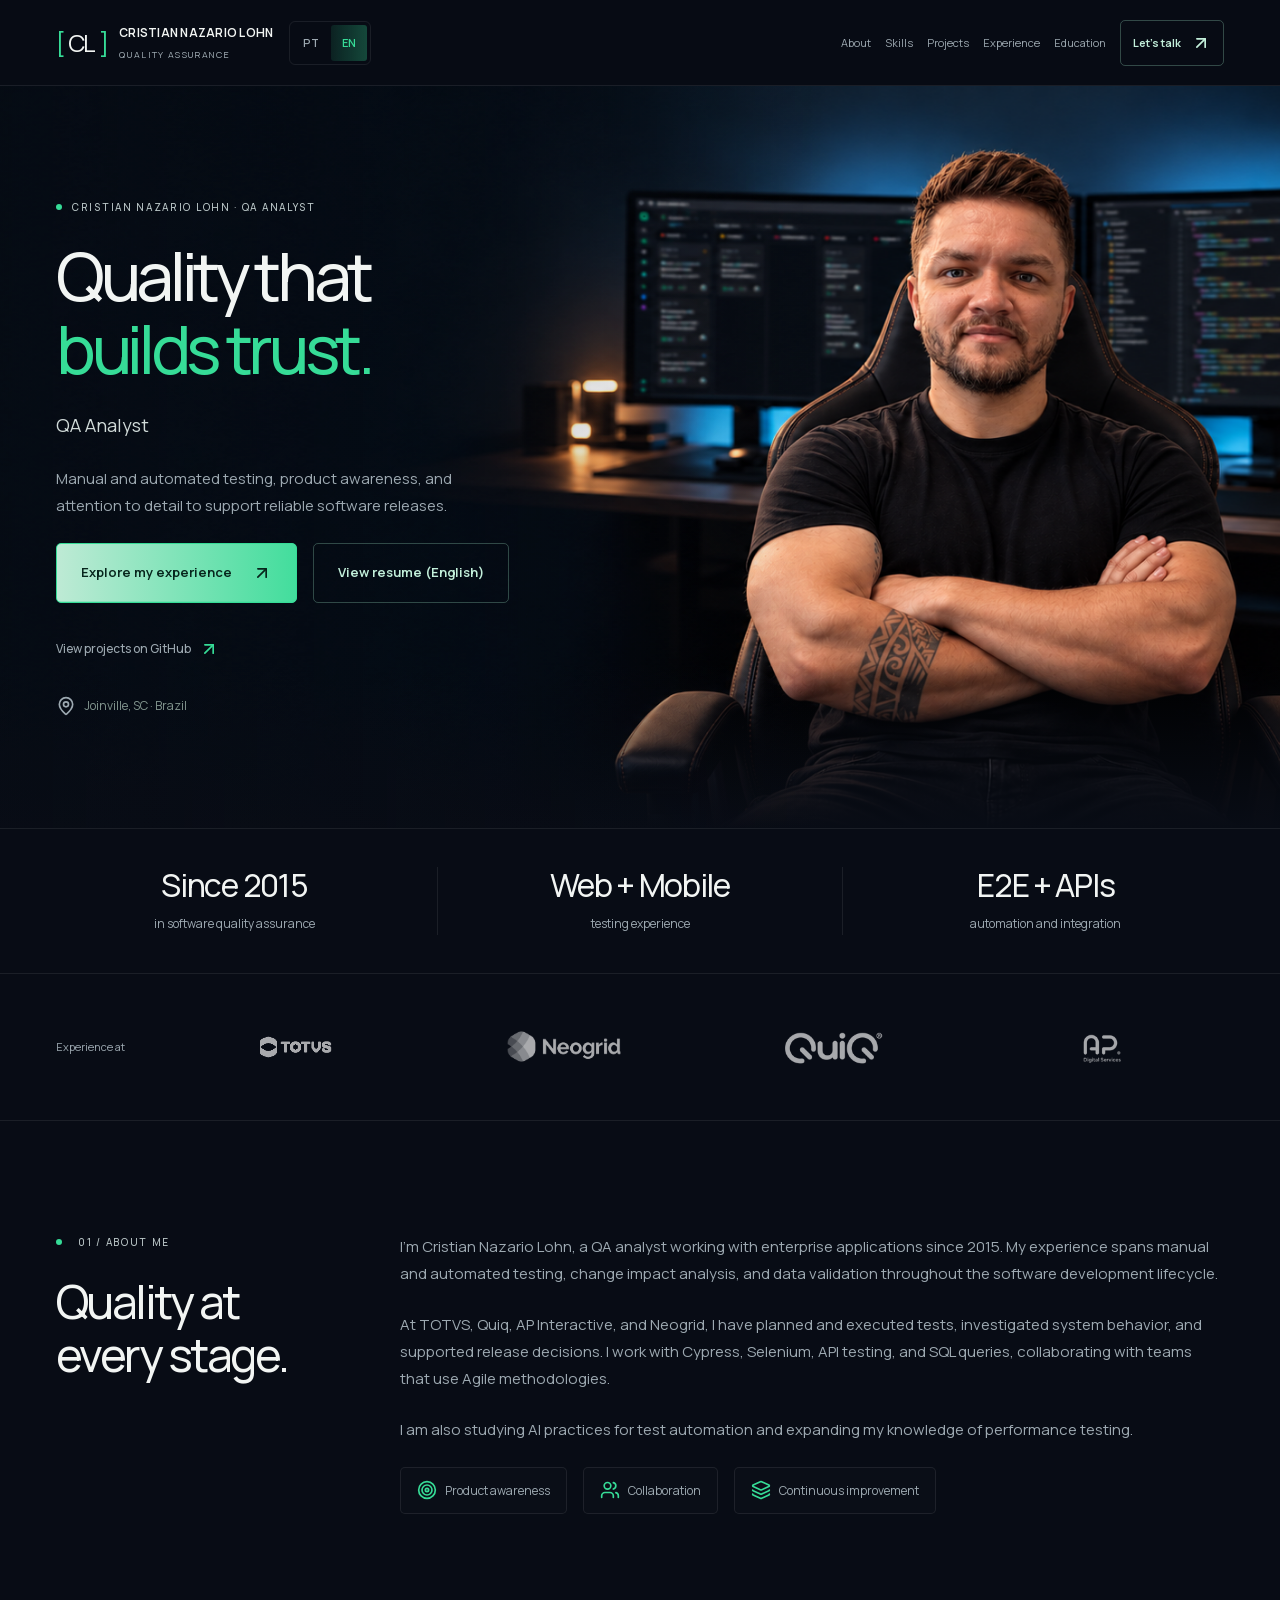
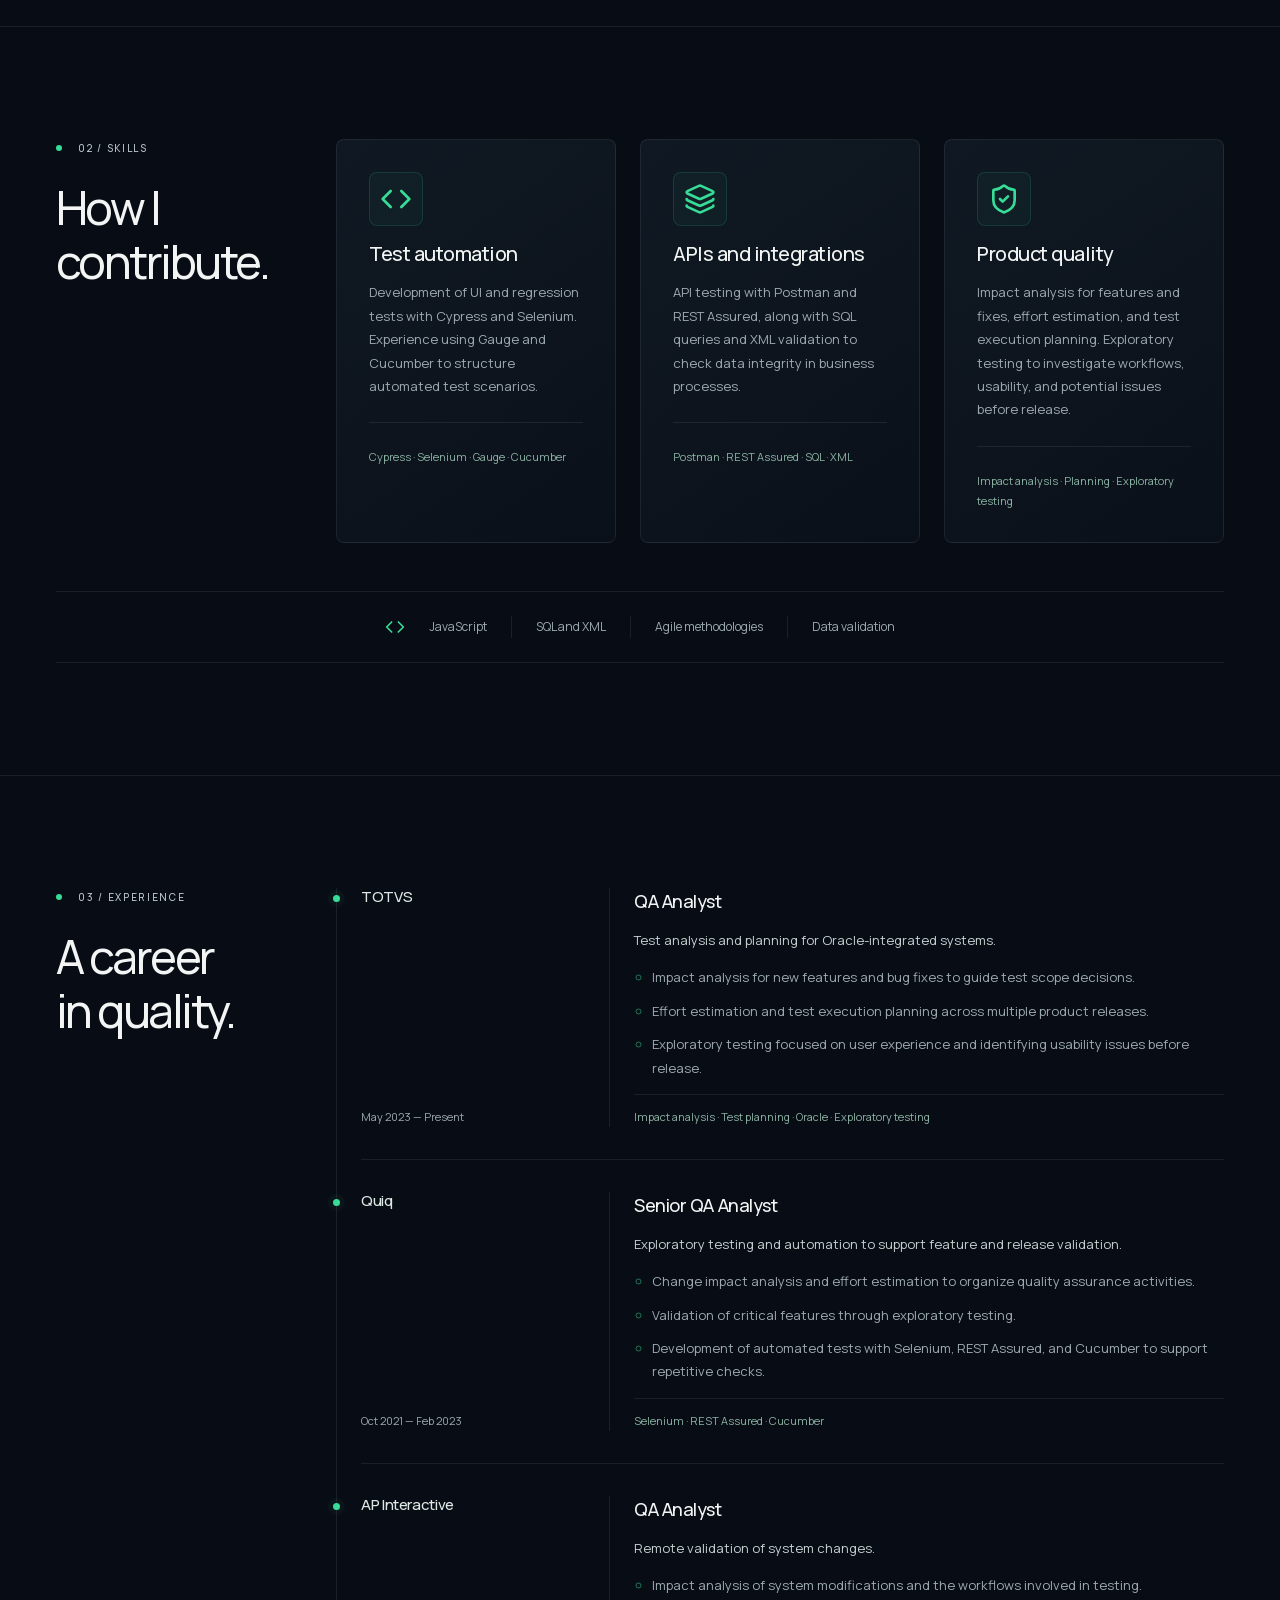
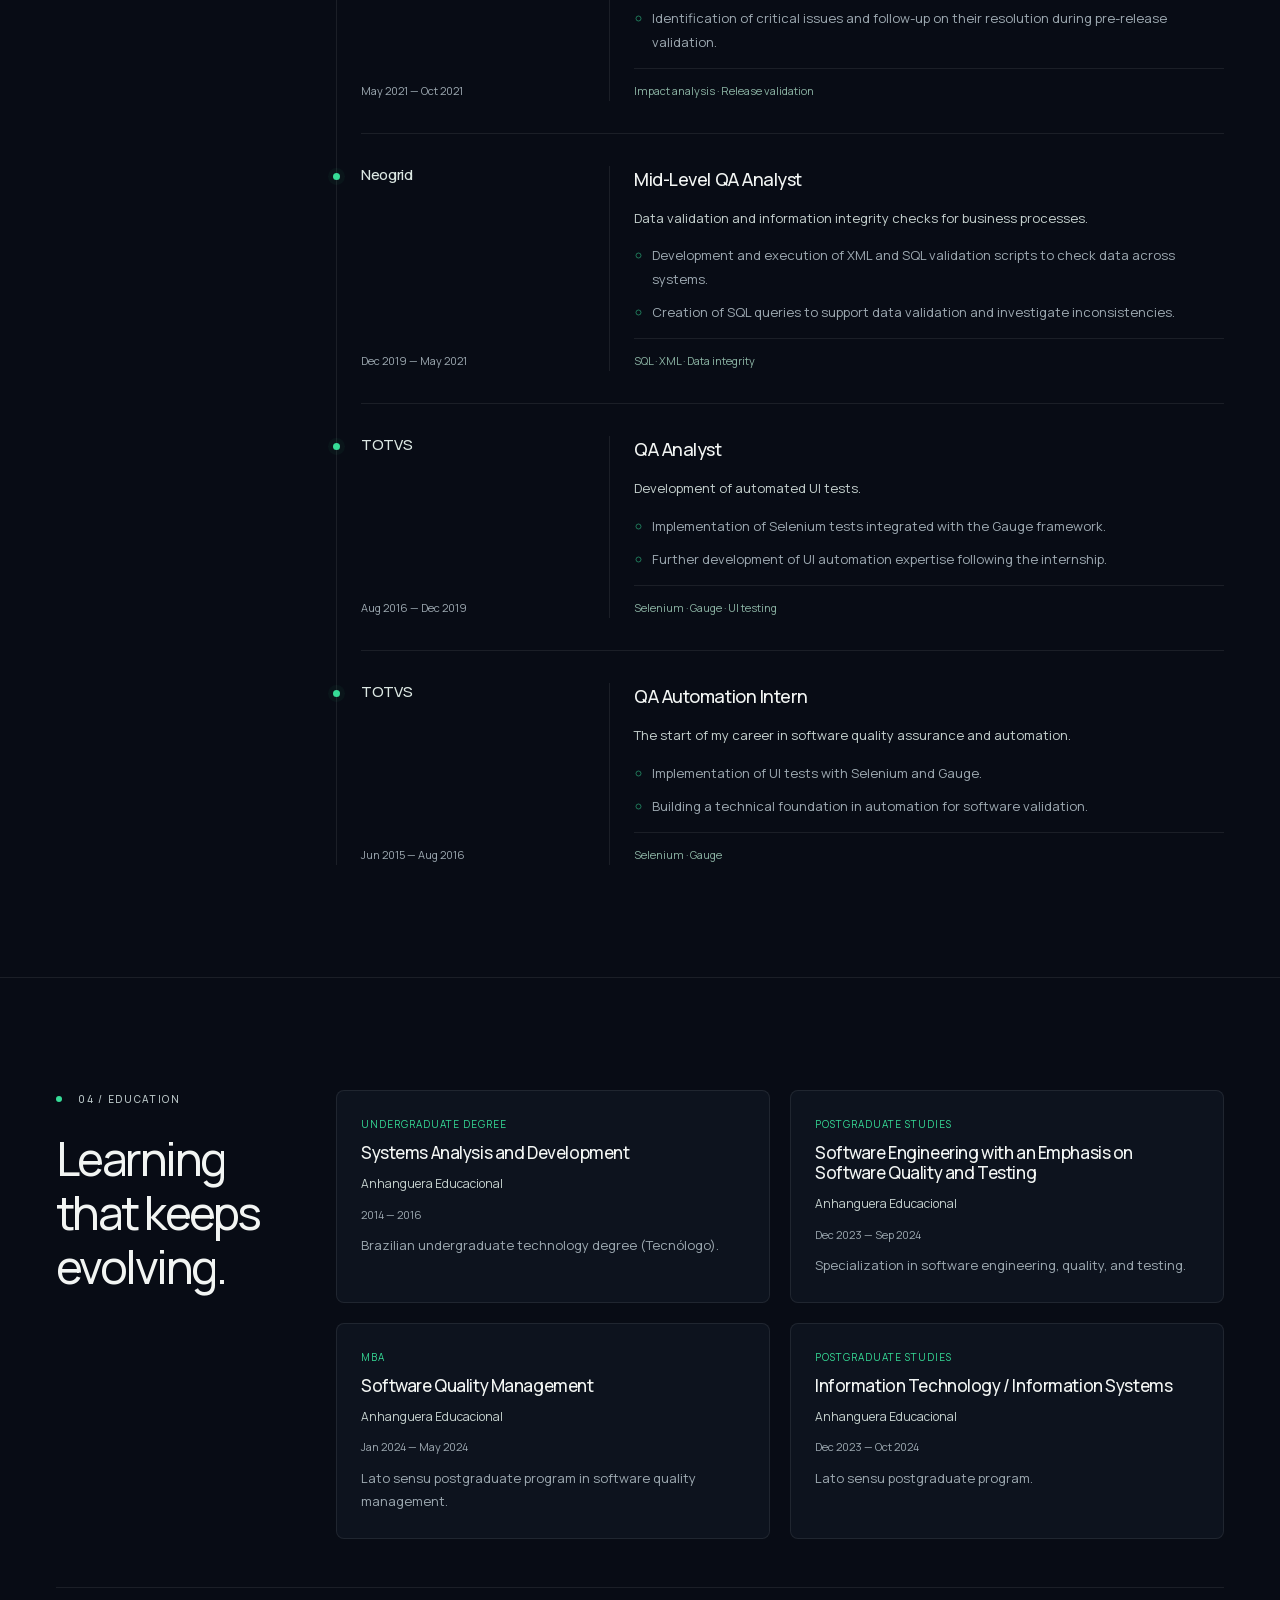
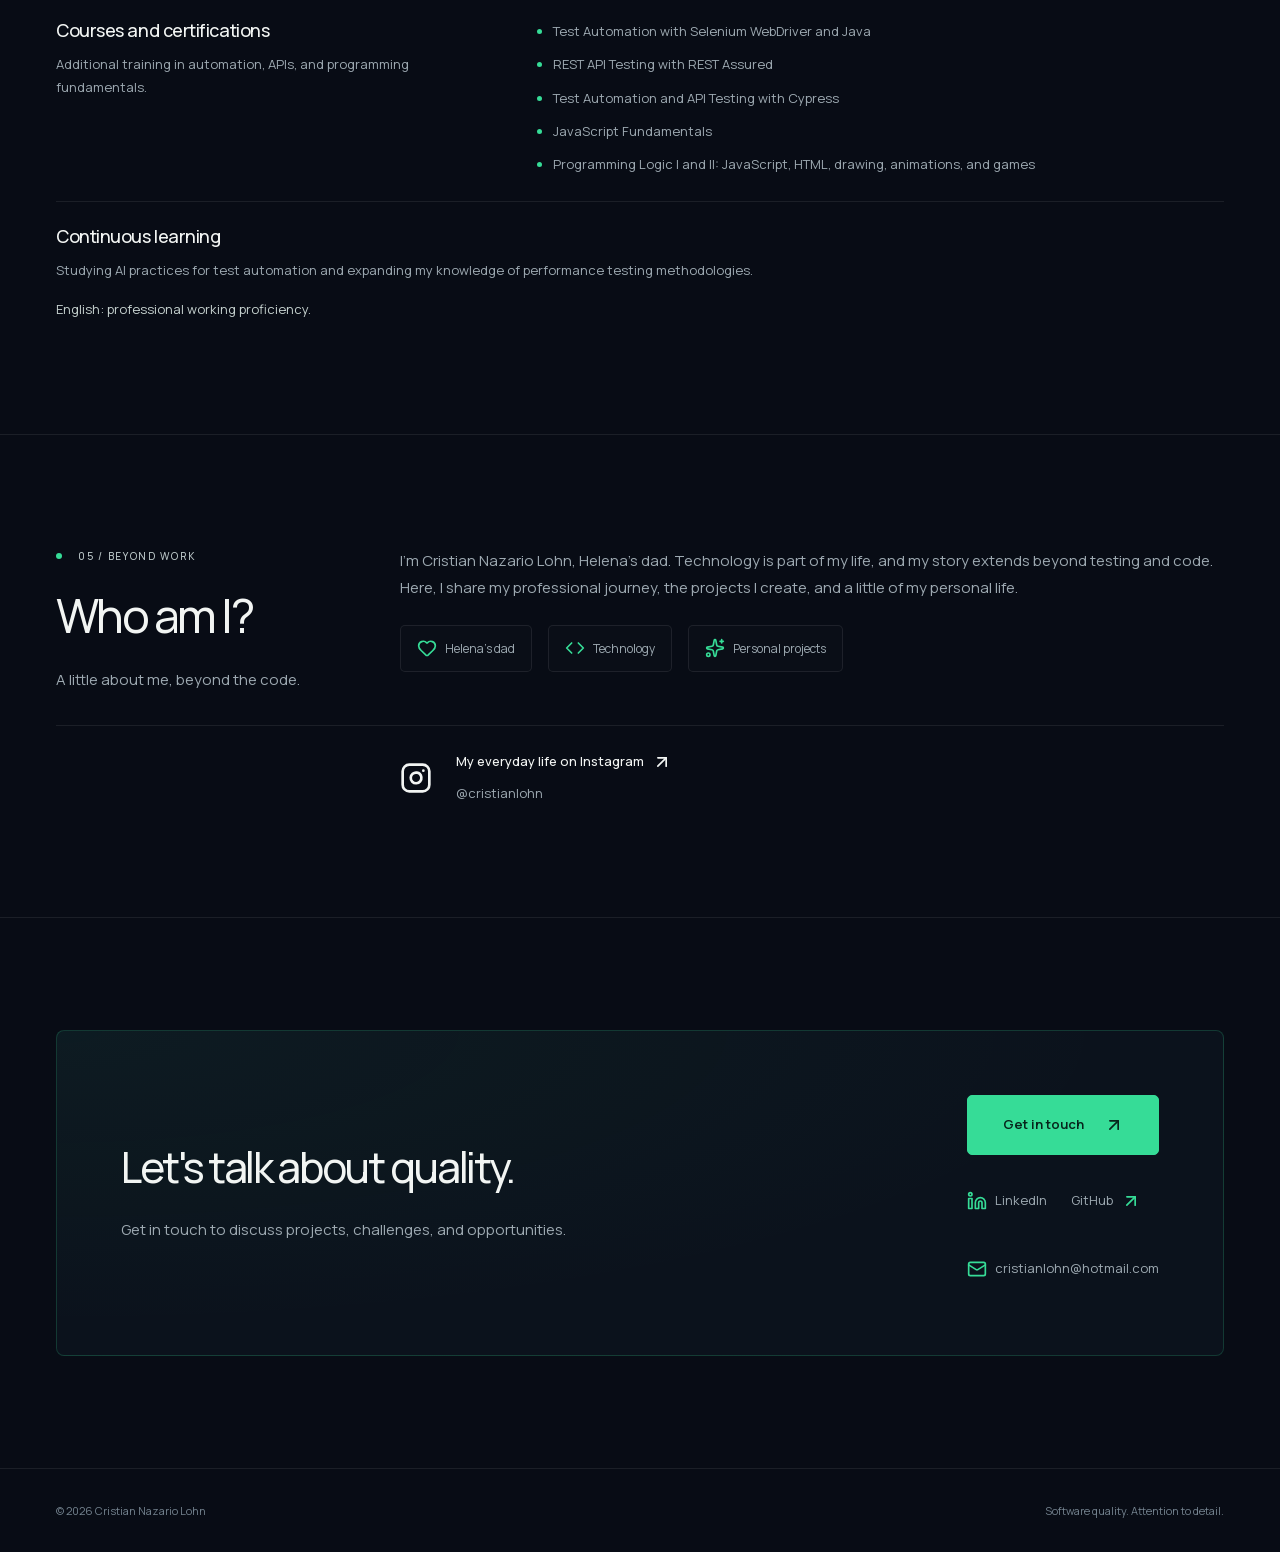
==== en-index/index.html @ d11a3d72 "ajuste pagina english" ====
<!doctype html>
<html lang="en"><head data-forma-key="742e4d9d-9f48-4f87-aa64-7927dced3a9f"><base href="../en/" data-forma-public-base="v1">
  <meta charset="UTF-8" data-forma-key="9983ed4c-b155-4bf8-a88c-44a43e7c2e31">
  <meta name="viewport" content="width=device-width, initial-scale=1" data-forma-key="8f0eb5d0-8ad1-4099-90ef-3b623051bb37">
  <meta name="robots" content="noindex, nofollow" data-forma-key="2f94a19f-b52a-4fed-840d-349de835027e">
  <meta name="description" content="Cristian Nazario Lohn, QA Analyst. Explore my career, manual and automated testing skills, and experience in software quality assurance." data-forma-key="b9e9b848-1a5d-459b-8c3f-c9a0f7692f71">
  <title data-forma-key="9aa887f6-1d7d-4786-8fc0-e8adf25eac3b">Cristian Nazario Lohn — Software Quality Assurance</title>
  <link rel="canonical" href="https://cristian.catuto.com.br/en/" data-forma-key="1c12a1f9-e71f-415e-99da-c8a3e72d5868">
  <link rel="alternate" hreflang="pt-BR" href="https://cristian.catuto.com.br/" data-forma-key="6781f5dc-56b7-4345-b699-5896ac59e36e">
  <link rel="alternate" hreflang="en" href="https://cristian.catuto.com.br/en/" data-forma-key="3ee3ec5b-19f3-40ae-8611-83c78499cb49">
  <link rel="alternate" hreflang="x-default" href="https://cristian.catuto.com.br/" data-forma-key="04fc92af-a755-43ab-b5c2-870bcc5d5f09">
  <meta property="og:url" content="https://cristian.catuto.com.br/en/" data-forma-key="e7a039b3-a858-4ad7-be27-ee0f96ddf6d6">
  <link rel="preload" href="../assets/fonts/manrope-latin.woff2" as="font" type="font/woff2" crossorigin="" data-forma-key="5790b11b-8f99-4539-b1a7-6a12e50d7567">
  <link rel="stylesheet" href="../assets/css/design-system.css" data-forma-key="fc940d8b-b072-4610-8c36-0ea47c623e97">
  <link rel="stylesheet" href="../assets/css/style.css" data-forma-key="31aaf127-f1d8-489a-ad68-68d83e2b8c03">
  <script src="../assets/js/script.js" defer="" data-forma-key="41aaf5b6-e6ce-45b0-b7a5-720bc6cd0e49"></script>
<link rel="stylesheet" href="../assets/fonts/fonts.css" data-forma-fonts="v1" data-forma-key="6e2684af-e024-4312-915a-ea4380494b94">
  <link rel="stylesheet" href="../assets/css/catuto.desktop-685849ca.css" data-forma-key="67589ba0-3332-41af-ae6a-5db65466fd49">
</head>
<body data-forma-key="14867813-5987-40bb-b710-be8789e90deb">
  <a class="skip-link" href="../en-index/#conteudo" data-forma-key="c2080b8b-1824-477d-8bae-7bbf7bc5b649">Skip to content</a>
  <header class="site-header" data-forma-key="4c300025-f7d0-4d95-b64b-87d9cd71864e">
    <div class="container header-inner" data-forma-key="7bf687e1-f96b-43d4-aa79-5fbf2a7b2ddb">
      <div class="header-top" data-forma-key="49086fad-dbce-4c9e-b12e-f681833be311">
      <a class="brand" href="../en-index/#inicio" aria-label="Cristian Nazario Lohn — home" data-forma-key="dc96ae3b-84cf-4351-a38d-ce4e71ce4bdc">
        <span class="brand-monogram" data-forma-key="b7aafc8d-180f-4357-84bf-5080e225092a"><span data-forma-key="a0129a79-0e78-473b-b45f-ccb98b17dc2b">[</span> CL <span data-forma-key="0508b1cb-c73a-41f7-af20-dbaf592a3876">]</span></span>
        <span class="brand-copy" data-forma-key="ef7a4892-4233-4d1c-8fd2-88f455ca100a"><strong data-forma-key="8bee6671-1e4e-4340-9046-6eab96d088b0">CRISTIAN NAZARIO LOHN</strong><span data-forma-key="e9b18302-4c0b-4a6d-96dc-5054d81d15ee">QUALITY ASSURANCE</span></span>
      </a>
      <div class="header-tools" data-forma-key="152312d0-6cd4-47f5-b81c-4483d1039397">
      <nav class="language-switch" aria-label="Website language" data-forma-key="6ac04dea-16c1-413a-a270-368f1757110f">
        <a href="../" lang="pt-BR" hreflang="pt-BR" aria-label="Ver site em português" data-language="pt" data-forma-key="4ff1a3fa-d304-458e-a639-8c672a1d58e4">PT</a>
        <a href="../en-index/" lang="en" hreflang="en" aria-label="View website in English" aria-current="page" data-language="en" data-forma-key="4cf42782-ff09-47e8-83c8-8c7b0c92f201" style="display: inline-flex !important; position: static !important; z-index: auto !important; box-sizing: border-box !important; min-width: 36px !important; min-height: 36px !important; flex-flow: row !important; flex: 0 1 auto !important; place-items: center normal !important; place-content: normal center !important; place-self: auto !important; order: 0 !important; grid-template-columns: none !important; grid-template-rows: none !important; grid-auto-flow: row !important; grid-area: auto !important; gap: normal !important; margin: 0px !important; padding: 0px !important; color: var(--color-primary) !important; font-family: var(--font-body) !important; font-size: 11px !important; font-weight: 600 !important; font-style: normal !important; line-height: var(--line-height-body) !important; letter-spacing: normal !important; text-align: start !important; text-transform: none !important; text-decoration: none !important; white-space: normal !important; overflow-wrap: anywhere !important; word-break: normal !important; background-color: rgba(54, 220, 151, 0.08) !important; background-image: linear-gradient(90deg, rgba(54, 220, 151, 0.03) 0%, rgba(54, 220, 151, 0.25) 50%, rgba(54, 220, 151, 0.03) 100%) !important; background-size: 220% 100% !important; background-position: 0% 50% !important; background-repeat: initial !important; background-clip: initial !important; background-origin: initial !important; background-blend-mode: normal !important; border-width: 0px !important; border-style: none !important; border-color: rgb(54, 220, 151) !important; border-radius: 3px !important; box-shadow: none !important; text-shadow: none !important; opacity: 1 !important; object-fit: fill !important; object-position: 50% 50% !important; overflow: visible !important; transform: none !important; filter: none !important;">EN</a>
      </nav>
      <button class="menu-toggle" type="button" aria-expanded="false" aria-controls="navegacao" aria-label="Open menu" hidden="" data-forma-key="e2dc806b-8d58-4721-88e9-78e6590f2c5d"><svg xmlns="http://www.w3.org/2000/svg" width="24" height="24" viewBox="0 0 24 24" fill="none" stroke="currentColor" stroke-width="2" stroke-linecap="round" stroke-linejoin="round" data-iconstack="lucide:menu" class="icon menu-open-icon" aria-hidden="true" data-forma-key="ca96365d-d037-4f20-b948-05637d95c789">
  <path d="M4 5h16" data-forma-key="88a4a859-e239-4981-a6b9-5c4b9770a89e"></path>
  <path d="M4 12h16" data-forma-key="3546e34a-1cf1-42ae-9961-db4bcc3199de"></path>
  <path d="M4 19h16" data-forma-key="5461d4e9-a171-4af3-8baa-d03f6dce5ae8"></path>
</svg><svg xmlns="http://www.w3.org/2000/svg" width="24" height="24" viewBox="0 0 24 24" fill="none" stroke="currentColor" stroke-width="2" stroke-linecap="round" stroke-linejoin="round" data-iconstack="lucide:x" class="icon menu-close-icon" aria-hidden="true" data-forma-key="3ad62909-d944-4ab8-8fec-906572bcebbf">
  <path d="M18 6 6 18" data-forma-key="bf757103-cc81-4ea0-9744-3319e658ba67"></path>
  <path d="m6 6 12 12" data-forma-key="fae80df3-5988-4eac-815b-bbb7613c7fda"></path>
</svg></button>
      </div>
      </div>
      <nav id="navegacao" class="site-nav" aria-label="Main navigation" data-forma-key="ee969221-5b8d-419b-bd38-e894dca46cb7">
        <a href="../en-index/#sobre" data-forma-key="6d7f6e25-3101-4a9c-8c3d-772a8caf07f3">About</a>
        <a href="../en-index/#competencias" data-forma-key="9b840157-7156-4829-abe5-04555a7d4194">Skills</a>
        <a href="https://github.com/cristianlohn" target="_blank" rel="noopener noreferrer" data-forma-key="055058e4-e272-46a8-abcf-c6c8f7aabedc">Projects<span class="sr-only" data-forma-key="0ac3e207-fdae-4ffa-b29f-30ae47866eea"> (opens in a new tab)</span></a>
        <a href="../en-index/#experiencia" data-forma-key="4bd98d69-efd3-40c3-8c1c-f7a2778ec764">Experience</a>
        <a href="../en-index/#formacao" data-forma-key="9717a9ca-ff2b-4d89-9a7a-0aeeb63c894c">Education</a>
        <a class="button button-outline header-cta" href="../en-index/#contato" data-forma-key="799c18f9-7103-4ac1-b21e-9382712a45c8">Let's talk <svg xmlns="http://www.w3.org/2000/svg" width="24" height="24" viewBox="0 0 24 24" fill="none" stroke="currentColor" stroke-width="2" stroke-linecap="round" stroke-linejoin="round" data-iconstack="lucide:arrow-up-right" class="icon" aria-hidden="true" data-forma-key="a4ad3e07-4c6c-4040-b8f3-d08653f3dc1e">
  <path d="M7 7h10v10" data-forma-key="f0f470fb-9dfb-43ed-85fe-51c7306fad02"></path>
  <path d="M7 17 17 7" data-forma-key="e5cb6691-078c-4982-8b10-a63c8d3cfa27"></path>
</svg></a>
      </nav>
    </div>
  </header>
  <main id="conteudo" tabindex="-1" data-forma-key="a3f2a95a-30e2-476a-ab58-3d82d0fc401e">
    <section id="inicio" class="section hero" aria-labelledby="titulo-inicial" data-forma-key="8e636f5c-c1a6-4864-a711-31117a001e22">
      <div class="container hero-container" data-forma-key="b7aa131f-e36b-4c72-a81c-652af0d49705">
        <div class="hero-content" data-forma-key="b6f5f990-feed-4f47-9345-97583b636f5d">
          <p class="eyebrow" data-forma-key="7eef5d60-1d99-429b-ba08-0615f711c372">CRISTIAN NAZARIO LOHN · QA ANALYST</p>
          <h1 id="titulo-inicial" data-forma-key="efeffb3e-6d5a-4dc8-94ce-3c5b405af692">Quality that <span class="accent" data-forma-key="457de232-11fe-48e1-807c-66b6f140edcd">builds trust.</span></h1>
          <p class="hero-subtitle" data-forma-key="3e6e06c0-147f-4b92-b8ca-0fda0dfb0741">QA Analyst</p>
          <p class="hero-description" data-forma-key="c8a8c492-d217-4e60-a194-172bf9676aa9">Manual and automated testing, product awareness, and attention to detail to support reliable software releases.</p>
          <div class="hero-actions" data-forma-key="dc5c4afa-51f6-41e9-b270-d23f65b15f9b">
            <a class="button button-primary" href="../en-index/#experiencia" data-forma-key="3dac3223-a539-42c6-9c62-af85baa8a429" style="background-image: linear-gradient(90deg, rgb(190, 234, 213) 0%, rgb(54, 220, 151) 50%, rgb(190, 234, 213) 100%) !important; background-position: 0% 50% !important; background-size: 220% 100% !important; background-repeat:  !important; background-attachment:  !important; background-origin:  !important; background-clip:  !important; background-color: var(--color-primary) !important; display: inline-flex !important; position: static !important; z-index: auto !important; box-sizing: border-box !important; min-width: 0px !important; min-height: 58px !important; flex-flow: row !important; flex: 0 1 auto !important; place-items: center normal !important; place-content: normal center !important; place-self: auto !important; order: 0 !important; grid-template-columns: none !important; grid-template-rows: none !important; grid-auto-flow: row !important; grid-area: auto !important; gap: 20px !important; margin: 0px !important; padding: 17px 24px !important; color: var(--color-on-primary) !important; font-family: var(--font-body) !important; font-size: 13px !important; font-weight: 650 !important; font-style: normal !important; line-height: var(--line-height-body) !important; letter-spacing: normal !important; text-align: center !important; text-transform: none !important; text-decoration: none !important; white-space: normal !important; overflow-wrap: anywhere !important; word-break: normal !important; border-width: 1px !important; border-style: solid !important; border-top-color: var(--color-primary) !important; border-right-color: var(--color-primary) !important; border-bottom-color: var(--color-primary) !important; border-left-color: var(--color-primary) !important; border-top-left-radius: var(--radius-sm) !important; border-top-right-radius: var(--radius-sm) !important; border-bottom-right-radius: var(--radius-sm) !important; border-bottom-left-radius: var(--radius-sm) !important; box-shadow: none !important; text-shadow: none !important; opacity: 1 !important; object-fit: fill !important; object-position: 50% 50% !important; overflow: visible !important; transform: none !important; filter: none !important;">Explore my experience <svg xmlns="http://www.w3.org/2000/svg" width="24" height="24" viewBox="0 0 24 24" fill="none" stroke="currentColor" stroke-width="2" stroke-linecap="round" stroke-linejoin="round" data-iconstack="lucide:arrow-up-right" class="icon" aria-hidden="true" data-forma-key="e6925459-a72e-4fce-992b-20682167cbac">
  <path d="M7 7h10v10" data-forma-key="9736c76c-9d65-4e5f-a08a-ba3d9e25eadd"></path>
  <path d="M7 17 17 7" data-forma-key="3987d7a2-ca54-415b-9e2c-d72a67a01587"></path>
</svg></a>
            <a class="button button-outline" href="https://drive.google.com/file/d/1fnqyc-XgJSncVTTfPg9LHf7f3ccAkdzB/view?usp=drive_link" target="_blank" rel="noopener noreferrer" aria-describedby="curriculo-status" data-forma-key="7ab9459f-7ce8-4493-8e4a-08d37436244b">View resume (English)</a>
          </div>
          <span id="curriculo-status" class="sr-only" data-forma-key="b1137975-ce81-480c-a73e-731fed3c0461">Opens the English resume in Google Drive in a new tab, where it can be downloaded.</span>
          <a class="text-link" href="https://github.com/cristianlohn" target="_blank" rel="noopener noreferrer" data-forma-key="67752bb2-05aa-4080-98fe-c2156bc2e9f9">View projects on GitHub <svg xmlns="http://www.w3.org/2000/svg" width="24" height="24" viewBox="0 0 24 24" fill="none" stroke="currentColor" stroke-width="2" stroke-linecap="round" stroke-linejoin="round" data-iconstack="lucide:arrow-up-right" class="icon" aria-hidden="true" data-forma-key="9cc343e4-4bba-4084-90c5-b2644f8377c8">
  <path d="M7 7h10v10" data-forma-key="6d175dad-0327-4cf7-a5e8-7a4923d8625f"></path>
  <path d="M7 17 17 7" data-forma-key="0e1d576c-afc6-4c43-8e46-2c621e0aa292"></path>
</svg><span class="sr-only" data-forma-key="4a8c6a20-975f-4c25-a7e7-05efe18b2150"> (opens in a new tab)</span></a>
          <p class="location" data-forma-key="33f2ba75-2c5b-47ca-a6fa-ef207110425c"><svg xmlns="http://www.w3.org/2000/svg" width="24" height="24" viewBox="0 0 24 24" fill="none" stroke="currentColor" stroke-width="2" stroke-linecap="round" stroke-linejoin="round" data-iconstack="lucide:map-pin" class="icon" aria-hidden="true" data-forma-key="d19ad328-72fa-4801-9873-93d8d264480c">
  <path d="M20 10c0 4.993-5.539 10.193-7.399 11.799a1 1 0 0 1-1.202 0C9.539 20.193 4 14.993 4 10a8 8 0 0 1 16 0" data-forma-key="c2f0f555-39dd-4ba5-a63c-6c30dc3b4e31"></path>
  <circle cx="12" cy="10" r="3" data-forma-key="04646c87-feaa-420f-87af-850e1621ba1f"></circle>
</svg>Joinville, SC · Brazil</p>
        </div>
      </div>
    </section>
    <section id="indicadores" class="section metrics-section" aria-label="Experience in software quality assurance" data-forma-key="7330e6f1-24eb-44a1-90bd-83e99eb5f4aa">
      <div class="container" data-forma-key="b3255865-a437-41c3-9ccd-df9de93802f8">
        <dl class="metrics" data-forma-key="dd882871-c83d-4478-8d45-3541f4d4e920">
          <div class="metric" data-forma-key="cf249027-8048-4ed5-b863-749fd20d5ea1"><dt data-forma-key="eaaa8a8a-2cda-4071-acee-99eab3251bf2">Since 2015</dt><dd data-forma-key="74ae7a3b-f468-4586-a7b3-60161720b401">in software quality assurance</dd></div>
          <div class="metric" data-forma-key="903e0086-c180-4fe1-b179-5d9920c686d0"><dt data-forma-key="bf742ef1-be90-4cb7-a1b3-cad79828027f">Web + Mobile</dt><dd data-forma-key="bcd946fd-5a9a-420d-b773-1a901ab09d12">testing experience</dd></div>
          <div class="metric" data-forma-key="6201c470-e99e-4cec-b5ac-2a0b8f2f59a7"><dt data-forma-key="094bece9-a1b9-44bf-9021-9d951dd04c40">E2E + APIs</dt><dd data-forma-key="8f62a066-bbaf-4a23-88b7-7e402cb95190">automation and integration</dd></div>
        </dl>
      </div>
    </section>
    <section id="empresas" class="section companies-section" aria-label="Companies I have worked with" data-forma-key="e9a70122-bdc3-4141-b016-9cdff4b847a7">
      <div class="container companies-inner" data-forma-key="a5bbbf54-ce80-444f-8b50-33b036ad1959">
        <p class="companies-label" data-forma-key="a46a0ac1-1d5f-4f46-ab47-26d3c203ffcf">Experience at</p>
        <ul class="companies-list" data-forma-key="28f26c93-5257-43f2-ab10-fab9dc5a3430"><li class="company-logo-tile" data-forma-key="6106e433-090f-4cb1-a2fa-3554da2aa9e3"><img class="company-logo" src="../assets/img/totvs-monochrome.svg" alt="TOTVS" width="3840" height="2160" loading="lazy" decoding="async" data-forma-key="a1198cf8-ab8e-4d60-a4ad-91e5b4a138ad"></li><li class="company-logo-tile" data-forma-key="b6c41aa0-2506-4a37-9ee6-a79b7d636646"><img class="company-logo" src="../assets/img/neogrid-monochrome.svg" alt="Neogrid" width="5334" height="1705" loading="lazy" decoding="async" data-forma-key="0ce022ba-daf2-4005-93bc-ebd09f83ea44"></li><li class="company-logo-tile" data-forma-key="a882c582-d415-4e00-a232-703e985b5e5e"><img class="company-logo" src="../assets/img/quiq-monochrome.svg" alt="QUIQ" width="160" height="80" loading="lazy" decoding="async" data-forma-key="93e329b5-295a-4de4-aaea-027026f09115"></li><li class="company-logo-tile company-logo-square" data-forma-key="e671ac69-a40b-4e4c-bec6-2478634e35eb"><img class="company-logo" src="../assets/img/ap-digital-monochrome.svg" alt="AP Digital Services" width="80" height="80" loading="lazy" decoding="async" data-forma-key="b3fde369-e928-4f1a-9dbb-7465171b8d37"></li></ul>
      </div>
    </section>
    <section id="sobre" class="section" aria-labelledby="sobre-titulo" data-forma-key="c3ba05f8-9756-4739-9119-c0c5e84da14c">
      <div class="container editorial about-layout" data-forma-key="85815545-b7d5-4165-9bf7-dd0da5c2da23">
        <div class="section-heading" data-forma-key="fc2fdc4e-82df-4617-bb09-1f1dbdd31416"><p class="eyebrow section-label" data-forma-key="75632781-7ea0-41c0-b616-4422eefb80d8">01 / ABOUT ME</p><h2 id="sobre-titulo" data-forma-key="cc4a38bb-6ec4-4530-b418-54c46ba48815">Quality at every stage.</h2></div>
        <div class="section-content about-content" data-forma-key="9a36236f-5109-461f-b6e3-e2404b78d47c">
          <p data-forma-key="be56d87c-e085-4873-b326-566cf76bcc9a">I'm Cristian Nazario Lohn, a QA analyst working with enterprise applications since 2015. My experience spans manual and automated testing, change impact analysis, and data validation throughout the software development lifecycle.</p>
          <p data-forma-key="fea5ef19-948c-4524-bdf0-def0646dd85d">At TOTVS, Quiq, AP Interactive, and Neogrid, I have planned and executed tests, investigated system behavior, and supported release decisions. I work with Cypress, Selenium, API testing, and SQL queries, collaborating with teams that use Agile methodologies.</p>
          <p data-forma-key="bdb76965-25fe-43c4-aa55-f1fac7ae953b">I am also studying AI practices for test automation and expanding my knowledge of performance testing.</p>
          <ul class="attributes" data-forma-key="0b86bef9-ffc2-4713-b78c-d4c8814bed16">
            <li data-forma-key="8215ca3f-fa63-4dd1-83a4-569e348ce6c1"><svg xmlns="http://www.w3.org/2000/svg" width="24" height="24" viewBox="0 0 24 24" fill="none" stroke="currentColor" stroke-width="2" stroke-linecap="round" stroke-linejoin="round" data-iconstack="lucide:target" class="icon" aria-hidden="true" data-forma-key="91557408-4e43-476b-87e8-d1455c538a46">
  <circle cx="12" cy="12" r="10" data-forma-key="a1f9e1be-28e7-4e68-b235-771f981a616d"></circle>
  <circle cx="12" cy="12" r="6" data-forma-key="0d10a93d-3e84-4172-aefe-643bbf97d568"></circle>
  <circle cx="12" cy="12" r="2" data-forma-key="f8bee81c-bea1-4395-8def-131145156cac"></circle>
</svg>Product awareness</li>
            <li data-forma-key="e9d190e2-fc04-442b-bddc-5d15ec66d278"><svg xmlns="http://www.w3.org/2000/svg" width="24" height="24" viewBox="0 0 24 24" fill="none" stroke="currentColor" stroke-width="2" stroke-linecap="round" stroke-linejoin="round" data-iconstack="lucide:users" class="icon" aria-hidden="true" data-forma-key="824dfd18-0735-44c1-8d43-1091a72bae39">
  <path d="M16 21v-2a4 4 0 0 0-4-4H6a4 4 0 0 0-4 4v2" data-forma-key="40345660-7ba3-4194-81c7-3d41514c4bf9"></path>
  <path d="M16 3.128a4 4 0 0 1 0 7.744" data-forma-key="c675a8ff-c378-48dc-8bde-faa681a0e85d"></path>
  <path d="M22 21v-2a4 4 0 0 0-3-3.87" data-forma-key="a016f9bb-6868-442b-a3a9-b580e12382ed"></path>
  <circle cx="9" cy="7" r="4" data-forma-key="c9e31ddc-7d3d-4f66-bc6f-fd641c453c01"></circle>
</svg>Collaboration</li>
            <li data-forma-key="bc67764b-31a6-4164-8cdd-dfbd392c813f"><svg xmlns="http://www.w3.org/2000/svg" width="24" height="24" viewBox="0 0 24 24" fill="none" stroke="currentColor" stroke-width="2" stroke-linecap="round" stroke-linejoin="round" data-iconstack="lucide:layers" class="icon" aria-hidden="true" data-forma-key="bac233b8-288f-4521-b895-d0bc2e9b6c03">
  <path d="M12.83 2.18a2 2 0 0 0-1.66 0L2.6 6.08a1 1 0 0 0 0 1.83l8.58 3.91a2 2 0 0 0 1.66 0l8.58-3.9a1 1 0 0 0 0-1.83z" data-forma-key="cd55d8ca-1cff-450a-b154-d6e7236b15c4"></path>
  <path d="M2 12a1 1 0 0 0 .58.91l8.6 3.91a2 2 0 0 0 1.65 0l8.58-3.9A1 1 0 0 0 22 12" data-forma-key="43d6553d-3254-4233-8298-922481820077"></path>
  <path d="M2 17a1 1 0 0 0 .58.91l8.6 3.91a2 2 0 0 0 1.65 0l8.58-3.9A1 1 0 0 0 22 17" data-forma-key="1058a975-0eac-4f35-8de3-0aeedcfd3bd8"></path>
</svg>Continuous improvement</li>
          </ul>
        </div>
      </div>
    </section>
    <section id="competencias" class="section" aria-labelledby="competencias-titulo" data-forma-key="b9d64bad-0340-4303-b612-b345364ae5e8">
      <div class="container competence-container" data-forma-key="33e30541-73d0-4791-877e-5ab4d11bd403">
        <div class="editorial competence-layout" data-forma-key="c486fc72-af21-4692-addf-f7c89107651c">
          <div class="section-heading" data-forma-key="e204f8bd-5767-4bce-be54-2c5d2daa3b54"><p class="eyebrow section-label" data-forma-key="4ce8ca84-b6ec-4abb-ba3b-d97f511f9256">02 / SKILLS</p><h2 id="competencias-titulo" data-forma-key="05870dad-28e9-40bc-ac94-e776e9c44845">How I contribute.</h2></div>
          <div class="section-content skill-cards" data-forma-key="8d7a1c83-c7fd-4f1c-ad5c-27f67d742ee0">
            <article class="skill-card" data-forma-key="86390280-b6c9-457d-97b5-760297a29ebb"><svg xmlns="http://www.w3.org/2000/svg" width="24" height="24" viewBox="0 0 24 24" fill="none" stroke="currentColor" stroke-width="2" stroke-linecap="round" stroke-linejoin="round" data-iconstack="lucide:code" class="icon feature-icon" aria-hidden="true" data-forma-key="1eccf836-9bae-48e1-8148-3ad491835ece">
  <path d="m16 18 6-6-6-6" data-forma-key="d8d2acd4-1038-4ae7-a8ba-326ac4a51c1d"></path>
  <path d="m8 6-6 6 6 6" data-forma-key="84b1b6c2-0690-41d6-88d1-d6054bfd8a47"></path>
</svg><h3 data-forma-key="d0c79279-a787-453b-a954-2b4939bf9e02">Test automation</h3><p data-forma-key="f24024c7-58d5-45ce-88fc-dbe986b1c8c6">Development of UI and regression tests with Cypress and Selenium. Experience using Gauge and Cucumber to structure automated test scenarios.</p><p class="technologies" data-forma-key="1abcd2c2-fe58-416a-9f6c-ab1ea5e75f33">Cypress · Selenium · Gauge · Cucumber</p></article>
            <article class="skill-card" data-forma-key="7e8471a7-d719-4b0c-ad21-cfe68299fab4"><svg xmlns="http://www.w3.org/2000/svg" width="24" height="24" viewBox="0 0 24 24" fill="none" stroke="currentColor" stroke-width="2" stroke-linecap="round" stroke-linejoin="round" data-iconstack="lucide:layers" class="icon feature-icon" aria-hidden="true" data-forma-key="2f9a1e4b-83ba-4199-8ce5-d8ee6925b4fb">
  <path d="M12.83 2.18a2 2 0 0 0-1.66 0L2.6 6.08a1 1 0 0 0 0 1.83l8.58 3.91a2 2 0 0 0 1.66 0l8.58-3.9a1 1 0 0 0 0-1.83z" data-forma-key="eba4c046-c556-4dcd-ad47-f4633269d7ee"></path>
  <path d="M2 12a1 1 0 0 0 .58.91l8.6 3.91a2 2 0 0 0 1.65 0l8.58-3.9A1 1 0 0 0 22 12" data-forma-key="b0ab544d-702e-47cd-af9a-4c5c79c39158"></path>
  <path d="M2 17a1 1 0 0 0 .58.91l8.6 3.91a2 2 0 0 0 1.65 0l8.58-3.9A1 1 0 0 0 22 17" data-forma-key="2e140758-4cda-474e-9fb2-30cf8f60710d"></path>
</svg><h3 data-forma-key="d92f6d16-bf48-42e6-80e0-1d8344d1df4c">APIs and integrations</h3><p data-forma-key="20df728e-769d-4c7f-add8-bdc97989190d">API testing with Postman and REST Assured, along with SQL queries and XML validation to check data integrity in business processes.</p><p class="technologies" data-forma-key="f4681a75-882d-4ab3-bf8b-2b4a0196608b">Postman · REST Assured · SQL · XML</p></article>
            <article class="skill-card" data-forma-key="d80b5d01-1627-40b9-9fb5-792d5edeb170"><svg xmlns="http://www.w3.org/2000/svg" width="24" height="24" viewBox="0 0 24 24" fill="none" stroke="currentColor" stroke-width="2" stroke-linecap="round" stroke-linejoin="round" data-iconstack="lucide:shield-check" class="icon feature-icon" aria-hidden="true" data-forma-key="e4e5fea1-8194-429f-beb3-e8b12e79a2d6">
  <path d="M20 13c0 5-3.5 7.5-7.66 8.95a1 1 0 0 1-.67-.01C7.5 20.5 4 18 4 13V6a1 1 0 0 1 1-1c2 0 4.5-1.2 6.24-2.72a1.17 1.17 0 0 1 1.52 0C14.51 3.81 17 5 19 5a1 1 0 0 1 1 1z" data-forma-key="0367892d-c7ef-4459-ba45-755922c25fce"></path>
  <path d="m9 12 2 2 4-4" data-forma-key="0bf8ced2-4f3e-4505-851b-737556942cfa"></path>
</svg><h3 data-forma-key="ab0e3924-3d6a-4184-a557-fa8d2005a684">Product quality</h3><p data-forma-key="5dcd8111-9abd-457c-a51b-ce9ca724616c">Impact analysis for features and fixes, effort estimation, and test execution planning. Exploratory testing to investigate workflows, usability, and potential issues before release.</p><p class="technologies" data-forma-key="0eecdfdc-068e-4945-8fa0-2da01f83989e">Impact analysis · Planning · Exploratory testing</p></article>
          </div>
        </div>
        <div class="technology-band" data-forma-key="b6788c95-85dd-4b64-bf92-b5a0190c094c"><svg xmlns="http://www.w3.org/2000/svg" width="24" height="24" viewBox="0 0 24 24" fill="none" stroke="currentColor" stroke-width="2" stroke-linecap="round" stroke-linejoin="round" data-iconstack="lucide:code" class="icon" aria-hidden="true" data-forma-key="599b112f-c102-4078-ab44-86b8340fdc42">
  <path d="m16 18 6-6-6-6" data-forma-key="518f8bc1-0ce7-4fe0-9e7c-2ed5fb2cb599"></path>
  <path d="m8 6-6 6 6 6" data-forma-key="a41ad03c-2fbd-459c-bac5-45e2ffceef8f"></path>
</svg><ul data-forma-key="9f12c767-4fd1-4846-9256-9e2bbf31ba2b"><li data-forma-key="d7af45b5-441c-4f8c-ba19-4987238488c2">JavaScript</li><li data-forma-key="0c09d0bd-3741-4711-a691-ef560722aeb0">SQL and XML</li><li data-forma-key="1ad2168e-ce4b-4939-b15e-fce06e8aa8ed">Agile methodologies</li><li data-forma-key="a47d8880-37bb-4e69-89a9-d902088675c9">Data validation</li></ul></div>
      </div>
    </section>
    <section id="experiencia" class="section" aria-labelledby="experiencia-titulo" data-forma-key="7d1f0af5-8609-4e2b-9543-e49ea23e1a62">
      <div class="container editorial" data-forma-key="9368b618-1658-4a71-a07a-41db5a79beab">
        <div class="section-heading" data-forma-key="4dfaa085-38bf-41c2-8df2-cdf8f5a0448e"><p class="eyebrow section-label" data-forma-key="d67a70aa-0845-4ec7-b84e-64bda3f10fd7">03 / EXPERIENCE</p><h2 id="experiencia-titulo" data-forma-key="b7c6f985-122d-4518-ad7d-48333d73eee2">A career in quality.</h2></div>
        <ol class="section-content timeline" data-forma-key="d91d445f-e116-44ec-a268-1bef848efacb">
          <li class="timeline-item" data-forma-key="235cbc48-b27e-482e-af3e-4f52f9509620">
            <div class="job-meta" data-forma-key="2aa71feb-ac7a-43b0-959e-5a2a7ab579c3"><h3 class="company-name" data-forma-key="68013f9a-0447-4522-be0d-e3c86a6985d7">TOTVS</h3><p class="job-date" data-forma-key="3d89da2a-2aa8-4fee-a58f-9b0390f5f482">May 2023 — Present</p></div>
            <div class="job-detail" data-forma-key="b32fe858-dcb8-4e04-8f02-7524b1c3dfb4"><h3 data-forma-key="a7cfb06a-fd41-42ec-8fc7-8c67e43ff649">QA Analyst</h3><p class="job-summary" data-forma-key="4698d430-8fd9-4a2c-b8c6-5f789ab42982">Test analysis and planning for Oracle-integrated systems.</p>
              <ul class="job-responsibilities" data-forma-key="353b1538-47c5-44ab-8ab2-8dc7d3007552"><li data-forma-key="557ea5d1-9094-4f56-a4f8-59342783dfbd">Impact analysis for new features and bug fixes to guide test scope decisions.</li><li data-forma-key="2daaf59e-4a8d-4699-b3ea-704773d9a8de">Effort estimation and test execution planning across multiple product releases.</li><li data-forma-key="0101cbc2-f4fe-43a4-9dac-7b7f5557b7e4">Exploratory testing focused on user experience and identifying usability issues before release.</li></ul>
              <p class="job-tools" data-forma-key="9f1788e8-ee27-43ff-927e-9318c84ac7ab">Impact analysis · Test planning · Oracle · Exploratory testing</p>
            </div>
          </li>
          <li class="timeline-item" data-forma-key="baf7a883-cd02-4a90-a750-e44e334e5bd8">
            <div class="job-meta" data-forma-key="50bdb682-5031-4b9c-8b95-3941c0ee9ba0"><h3 class="company-name" data-forma-key="7f7ec84c-5609-46ce-8a4a-44ed826193c6">Quiq</h3><p class="job-date" data-forma-key="8c5aefc1-8300-48e2-b00a-69b45a512d8d">Oct 2021 — Feb 2023</p></div>
            <div class="job-detail" data-forma-key="60803c6e-acd5-4c4b-84f6-54966292c734"><h3 data-forma-key="fdd3a1d8-a626-45c1-904b-74321839764f">Senior QA Analyst</h3><p class="job-summary" data-forma-key="579e6a11-7fa7-4156-8f9d-36096d9ffd49">Exploratory testing and automation to support feature and release validation.</p>
              <ul class="job-responsibilities" data-forma-key="f69bdd7f-5dd6-4c86-969c-5319176eaeb0"><li data-forma-key="7979d542-cbd3-47a7-adda-57c45c5f3994">Change impact analysis and effort estimation to organize quality assurance activities.</li><li data-forma-key="67e6cd76-7061-4274-894f-98b6c7a91962">Validation of critical features through exploratory testing.</li><li data-forma-key="5d526807-5dcb-4aa2-9bf7-9e3483b269c7">Development of automated tests with Selenium, REST Assured, and Cucumber to support repetitive checks.</li></ul>
              <p class="job-tools" data-forma-key="3410339b-5cd0-4de7-8f4b-46091f9ec8d6">Selenium · REST Assured · Cucumber</p>
            </div>
          </li>
          <li class="timeline-item" data-forma-key="b5f0feb4-5336-46aa-b835-df8c49aa437f">
            <div class="job-meta" data-forma-key="e82f2305-9de7-4c94-9d2e-55af47e729ca"><h3 class="company-name" data-forma-key="a34bbc9d-9d7c-4308-b2ba-c0128e9a159c">AP Interactive</h3><p class="job-date" data-forma-key="bc937359-8b1c-407d-b052-2e792b8be82e">May 2021 — Oct 2021</p></div>
            <div class="job-detail" data-forma-key="75f8e994-10a5-4508-9d99-fa51ef474c96"><h3 data-forma-key="046869f2-544d-45e2-9d12-ed44e4167c73">QA Analyst</h3><p class="job-summary" data-forma-key="077c164b-7290-4863-bab2-5d42a2971335">Remote validation of system changes.</p>
              <ul class="job-responsibilities" data-forma-key="214337a3-a555-46eb-92ef-3f444d8630dd"><li data-forma-key="f8f1af35-0664-4204-8088-82958c99d3df">Impact analysis of system modifications and the workflows involved in testing.</li><li data-forma-key="6046e500-1f1a-409b-ab63-dbae8369e2b2">Identification of critical issues and follow-up on their resolution during pre-release validation.</li></ul>
              <p class="job-tools" data-forma-key="4ce3db3e-0bf9-4ba3-a9f2-a3cf479f1aea">Impact analysis · Release validation</p>
            </div>
          </li>
          <li class="timeline-item" data-forma-key="0c0123da-349f-423c-8f93-c9fc357b365b">
            <div class="job-meta" data-forma-key="248fb349-d849-41a3-ad0c-d8703320ae0c"><h3 class="company-name" data-forma-key="59b30a2c-5a04-463b-8fef-ca62df28ba41">Neogrid</h3><p class="job-date" data-forma-key="41d25560-3ffd-4778-8caa-2a9101bf5165">Dec 2019 — May 2021</p></div>
            <div class="job-detail" data-forma-key="bdac67b4-c05a-4733-bf6d-ba65bad5b33a"><h3 data-forma-key="c7aaf62c-09b8-4bf2-a8b2-951717ef8eaf">Mid-Level QA Analyst</h3><p class="job-summary" data-forma-key="ef57877f-9477-457c-af9c-02c7a55293a8">Data validation and information integrity checks for business processes.</p>
              <ul class="job-responsibilities" data-forma-key="3e150048-c270-4397-a0a2-0ca329159ecd"><li data-forma-key="02941a73-0a8e-463a-b191-ed68ca6546a8">Development and execution of XML and SQL validation scripts to check data across systems.</li><li data-forma-key="d0176495-034c-4460-952a-ee3e1271b06f">Creation of SQL queries to support data validation and investigate inconsistencies.</li></ul>
              <p class="job-tools" data-forma-key="28c7084a-0732-411a-a58f-5754d20acb98">SQL · XML · Data integrity</p>
            </div>
          </li>
          <li class="timeline-item" data-forma-key="4fb86468-8c0d-4a5c-ba37-d5f7c415fcaa">
            <div class="job-meta" data-forma-key="d32e075f-ad48-4616-89e0-c20c92f5f6d9"><h3 class="company-name" data-forma-key="b7870873-63f0-45f0-8549-09c0411ee617">TOTVS</h3><p class="job-date" data-forma-key="91ac1313-8af9-44a1-9952-5deb8ff1bf70">Aug 2016 — Dec 2019</p></div>
            <div class="job-detail" data-forma-key="f8ed6002-3d97-4024-b69b-9f2cd1766864"><h3 data-forma-key="a152d1b6-06e4-48d7-a892-35d8de4fdd9c">QA Analyst</h3><p class="job-summary" data-forma-key="0e718a40-9868-4cdf-af49-a65344886b68">Development of automated UI tests.</p>
              <ul class="job-responsibilities" data-forma-key="5b370f1f-92d9-416b-b217-bd67bbb05acc"><li data-forma-key="e5434be4-c6f0-4f12-affb-e5ddb947a6c7">Implementation of Selenium tests integrated with the Gauge framework.</li><li data-forma-key="a5b61e95-47d8-400a-9457-7b1e2f68411c">Further development of UI automation expertise following the internship.</li></ul>
              <p class="job-tools" data-forma-key="f6cfaaa8-6249-48e2-a972-25ced5f866eb">Selenium · Gauge · UI testing</p>
            </div>
          </li>
          <li class="timeline-item" data-forma-key="9c1ede36-42b2-41c0-9d43-fac93fbab494">
            <div class="job-meta" data-forma-key="6755037e-af43-42ee-820b-fffdf4c00438"><h3 class="company-name" data-forma-key="6af5b2dc-249e-4692-a7af-5dd56829c986">TOTVS</h3><p class="job-date" data-forma-key="41dcbe54-0257-478f-9210-a24c2410692c">Jun 2015 — Aug 2016</p></div>
            <div class="job-detail" data-forma-key="37703cc1-7d33-48ce-ba04-c3755a22e48a"><h3 data-forma-key="f1cbc194-fba1-4a02-b240-597fae3b64e7">QA Automation Intern</h3><p class="job-summary" data-forma-key="0d241190-d62e-4910-a6f0-fb49cfcecddb">The start of my career in software quality assurance and automation.</p>
              <ul class="job-responsibilities" data-forma-key="720b9ef7-70c1-4ca5-867e-a7c6182f45d5"><li data-forma-key="5eec2505-1dd6-47f1-b9a7-2f7fe6d24295">Implementation of UI tests with Selenium and Gauge.</li><li data-forma-key="bcee5954-258f-43e2-b54f-81c865a3a0e9">Building a technical foundation in automation for software validation.</li></ul>
              <p class="job-tools" data-forma-key="b614a75b-59e4-46b1-9ca8-cbdd8d82d09e">Selenium · Gauge</p>
            </div>
          </li>
        </ol>
      </div>
    </section>
    <section id="formacao" class="section" aria-labelledby="formacao-titulo" data-forma-key="fe30f587-36dc-484b-a542-5245338a5a5b">
      <div class="container education-container" data-forma-key="f045a74f-093e-470c-933b-54033c347882">
        <div class="editorial" data-forma-key="a8e53631-5c97-47b6-8403-47cc6dccc428">
          <div class="section-heading" data-forma-key="6164f572-e2db-45f6-8e2a-176dbd136982"><p class="eyebrow section-label" data-forma-key="739b20ef-d65f-42d3-92ef-670a4ec9c486">04 / EDUCATION</p><h2 id="formacao-titulo" data-forma-key="646e6939-71ce-46b6-92b1-2f6e995df766">Learning that keeps evolving.</h2></div>
          <ul class="section-content education-list" data-forma-key="41226462-e183-4607-be0d-948de5cc3b84">
            <li class="education-item" data-forma-key="d51e6821-02af-416b-b2f2-72b1d02a702f"><span class="education-type" data-forma-key="1d236de4-56e1-467f-bc54-5f9210ecd20f">Undergraduate degree</span><h3 data-forma-key="06cc7f01-03e7-4a12-ac1d-d80431a68354">Systems Analysis and Development</h3><p class="education-institution" data-forma-key="1fd0892b-1520-4aae-b8d6-2e784f351583">Anhanguera Educacional</p><p class="education-date" data-forma-key="dcfd5ccc-87ec-4744-9d51-1e54b203cd84">2014 — 2016</p><p data-forma-key="dcf274f9-0188-410d-a8ed-4706c4574be2">Brazilian undergraduate technology degree (Tecnólogo).</p></li>
            <li class="education-item" data-forma-key="6e8db618-9e5e-47ce-9e68-8e8d6eedc074"><span class="education-type" data-forma-key="9cdee73b-c052-4311-9e30-480760277939">Postgraduate studies</span><h3 data-forma-key="08366c52-04af-4a90-b4e0-0fa62d0c91b7">Software Engineering with an Emphasis on Software Quality and Testing</h3><p class="education-institution" data-forma-key="9651d405-e114-43bb-8521-2187b25c7259">Anhanguera Educacional</p><p class="education-date" data-forma-key="e65cb84b-bdb8-4272-b5b7-4a1e4f047b70">Dec 2023 — Sep 2024</p><p data-forma-key="07e008af-a362-4d08-ad10-ad408448657b">Specialization in software engineering, quality, and testing.</p></li>
            <li class="education-item" data-forma-key="f00543c4-a715-4ee4-b713-f04ba74eb54d"><span class="education-type" data-forma-key="ab92b9e2-f1d7-439b-9175-6026bf15f507">MBA</span><h3 data-forma-key="080e696d-2a33-4495-ba2e-58b80c358c94">Software Quality Management</h3><p class="education-institution" data-forma-key="09f6b2e6-15a5-4b76-8b3d-347e30ba1c67">Anhanguera Educacional</p><p class="education-date" data-forma-key="5fa2bd45-63da-43d8-92a7-e516a5f23b0c">Jan 2024 — May 2024</p><p data-forma-key="6edf3b36-46ab-49b1-b5cc-f0118172cd8d">Lato sensu postgraduate program in software quality management.</p></li>
            <li class="education-item" data-forma-key="59c9f270-9958-41de-8b79-9f81fbb92324"><span class="education-type" data-forma-key="381efe3d-40d5-4f89-8130-23a377ad2ffb">Postgraduate studies</span><h3 data-forma-key="9b3722fe-40bf-4935-b7a3-e4cf3a387961">Information Technology / Information Systems</h3><p class="education-institution" data-forma-key="76d10816-5c53-41df-bcab-8a65ea0f72fd">Anhanguera Educacional</p><p class="education-date" data-forma-key="7c169ea4-8738-4c15-a9b5-b1641d5091b8">Dec 2023 — Oct 2024</p><p data-forma-key="22c3217b-9a3c-497e-a8bb-9de58d2bb839">Lato sensu postgraduate program.</p></li>
          </ul>
        </div>
        <div class="learning-panel" data-forma-key="c1383003-7444-4af8-83b3-5035c8b3ca5d">
          <div data-forma-key="db234440-75be-4789-9643-f912bcac37ba"><h3 data-forma-key="ae925f9e-16c8-43c7-8136-36b60c69222b">Courses and certifications</h3><p data-forma-key="f31e23ad-3836-4c65-9c61-61bc9d84b4ec">Additional training in automation, APIs, and programming fundamentals.</p></div>
          <ul class="learning-list" data-forma-key="f10785e3-a7ad-4284-88b2-6d6276af5952">
            <li data-forma-key="a9448cdc-d601-4c15-b2a6-af60c70c2043">Test Automation with Selenium WebDriver and Java</li>
            <li data-forma-key="486f6e87-924c-46a8-8f97-d9f65c572055">REST API Testing with REST Assured</li>
            <li data-forma-key="59280d14-e632-4c41-8ec2-eb13ff504d00">Test Automation and API Testing with Cypress</li>
            <li data-forma-key="f0522345-1363-4f55-b57b-7abc872351b0">JavaScript Fundamentals</li>
            <li data-forma-key="67e1cea6-25dc-4a00-89cb-36f032e33f75">Programming Logic I and II: JavaScript, HTML, drawing, animations, and games</li>
          </ul>
          <div class="learning-current" data-forma-key="c3cd2cf2-dbb2-4571-95f3-001bff7e4674"><h3 data-forma-key="87e3fd4c-52c6-4b63-8c9f-87cb936e1cf1">Continuous learning</h3><p data-forma-key="cdbd85ee-f119-4b04-be96-1deff180df18">Studying AI practices for test automation and expanding my knowledge of performance testing methodologies.</p><p class="language-proficiency" data-forma-key="1fa60519-2a24-4b45-9733-327c592ffd4a">English: professional working proficiency.</p></div>
        </div>
      </div>
    </section>
    <section id="quem-sou-eu" class="section personal-section" aria-labelledby="quem-sou-eu-titulo" data-forma-key="15c2cff7-b942-4749-8563-de9582458c2e">
      <div class="container personal-container" data-forma-key="f9f2702f-d8a5-4fea-a62c-f8925e2765a9">
        <div class="editorial about-layout" data-forma-key="ad96ab3b-cda3-42ed-b695-c5e573dfc180">
          <div class="section-heading" data-forma-key="c9e2a467-1a8f-4a01-8988-b58c1a45caa6">
            <p class="eyebrow section-label" data-forma-key="1f2f2201-18e0-42b2-b855-5d32fbc354ca">05 / BEYOND WORK</p>
            <h2 id="quem-sou-eu-titulo" data-forma-key="f8361734-5fbb-4f99-a123-eba3eae095d5">Who am I?</h2>
            <p data-forma-key="e2b2ccc2-c153-4950-a190-455e1a5c12d0">A little about me, beyond the code.</p>
          </div>
          <div class="section-content about-content" data-forma-key="ff27311a-5490-4e66-af23-5898f4c8491d">
            <p data-forma-key="68e45fa7-7273-43dd-b67c-4791752bac1c">I'm Cristian Nazario Lohn, Helena's dad. Technology is part of my life, and my story extends beyond testing and code. Here, I share my professional journey, the projects I create, and a little of my personal life.</p>
            <ul class="attributes" data-forma-key="4b810d7f-43f3-4da4-8332-c8acd5a4b16b">
              <li data-forma-key="3c734a0e-7866-4c8e-b668-44feec6da3c5"><svg xmlns="http://www.w3.org/2000/svg" width="24" height="24" viewBox="0 0 24 24" fill="none" stroke="currentColor" stroke-width="2" stroke-linecap="round" stroke-linejoin="round" data-iconstack="lucide:heart" class="icon" aria-hidden="true" data-forma-key="5b860091-6d04-438f-8378-cfeffae23a2a">
  <path d="M2 9.5a5.5 5.5 0 0 1 9.591-3.676.56.56 0 0 0 .818 0A5.49 5.49 0 0 1 22 9.5c0 2.29-1.5 4-3 5.5l-5.492 5.313a2 2 0 0 1-3 .019L5 15c-1.5-1.5-3-3.2-3-5.5" data-forma-key="b22440bb-9361-409e-8ef8-cf1a52346077"></path>
</svg>Helena's dad</li>
              <li data-forma-key="9583fc35-df0c-4720-aa4f-730e1f12da3a"><svg xmlns="http://www.w3.org/2000/svg" width="24" height="24" viewBox="0 0 24 24" fill="none" stroke="currentColor" stroke-width="2" stroke-linecap="round" stroke-linejoin="round" data-iconstack="lucide:code" class="icon" aria-hidden="true" data-forma-key="05a2548d-5007-497b-a38a-d46e1a746422">
  <path d="m16 18 6-6-6-6" data-forma-key="8f476276-320e-468f-8c2d-a7148f2cc12e"></path>
  <path d="m8 6-6 6 6 6" data-forma-key="2e32fe58-13b8-4138-88e0-3b86453f9c30"></path>
</svg>Technology</li>
              <li data-forma-key="f0f33fe1-d421-4967-b23a-268e61180954"><svg xmlns="http://www.w3.org/2000/svg" width="24" height="24" viewBox="0 0 24 24" fill="none" stroke="currentColor" stroke-width="2" stroke-linecap="round" stroke-linejoin="round" data-iconstack="lucide:sparkles" class="icon" aria-hidden="true" data-forma-key="9aefed81-6a8e-4b86-ad6a-378dcff9cf3f">
  <path d="M11.017 2.814a1 1 0 0 1 1.966 0l1.051 5.558a2 2 0 0 0 1.594 1.594l5.558 1.051a1 1 0 0 1 0 1.966l-5.558 1.051a2 2 0 0 0-1.594 1.594l-1.051 5.558a1 1 0 0 1-1.966 0l-1.051-5.558a2 2 0 0 0-1.594-1.594l-5.558-1.051a1 1 0 0 1 0-1.966l5.558-1.051a2 2 0 0 0 1.594-1.594z" data-forma-key="bf3b6cca-a928-480e-9a25-664251ab4661"></path>
  <path d="M20 2v4" data-forma-key="074420d7-f93b-459f-87dc-ba870ad278b8"></path>
  <path d="M22 4h-4" data-forma-key="c407a6cf-c8d7-47ef-b4fa-82b9b61cc77c"></path>
  <circle cx="4" cy="20" r="2" data-forma-key="0e91fe98-864f-4c9e-983e-f85d6ea85fe4"></circle>
</svg>Personal projects</li>
            </ul>
          </div>
        </div>
        <div class="personal-social" data-forma-key="6bee3356-b00c-454c-a9ba-e8887eae2887">
          <a class="personal-instagram" href="https://www.instagram.com/cristianlohn/" target="_blank" rel="noopener noreferrer" data-forma-key="287bdaf4-cc45-433a-8cb3-69ad5558f7ac">
            <svg xmlns="http://www.w3.org/2000/svg" width="24" height="24" viewBox="0 0 24 24" fill="none" stroke="currentColor" stroke-width="2" stroke-linecap="round" stroke-linejoin="round" data-iconstack="lucide:instagram" class="icon" aria-hidden="true" data-forma-key="13a72a91-df68-468c-a433-9db32252cbab">
  <rect width="20" height="20" x="2" y="2" rx="5" ry="5" data-forma-key="72863b08-c0b9-4763-9c99-a3297184e81e"></rect>
  <path d="M16 11.37A4 4 0 1 1 12.63 8 4 4 0 0 1 16 11.37z" data-forma-key="cc323662-e076-44da-837d-561fba6350d7"></path>
  <line x1="17.5" x2="17.51" y1="6.5" y2="6.5" data-forma-key="0620321c-6a5a-4485-87dd-35cd0e9e7b8c"></line>
</svg>
            <span class="personal-social-copy" data-forma-key="454e4c04-40fd-498c-af4c-dbb1fe17afd8"><strong data-forma-key="f49eee42-f7ab-4957-b642-a6ac56ee7ada">My everyday life on Instagram <svg xmlns="http://www.w3.org/2000/svg" width="24" height="24" viewBox="0 0 24 24" fill="none" stroke="currentColor" stroke-width="2" stroke-linecap="round" stroke-linejoin="round" data-iconstack="lucide:arrow-up-right" class="icon" aria-hidden="true" data-forma-key="e270edd1-f0e3-4f1a-8e38-95e50cc7040c">
  <path d="M7 7h10v10" data-forma-key="667c06fd-31cb-4489-bd51-3b8ca9f57695"></path>
  <path d="M7 17 17 7" data-forma-key="cbe1114e-fef7-4150-863f-1c906f7be4a7"></path>
</svg></strong><span data-forma-key="457075a7-843f-4b1d-b457-001e01025e1b">@cristianlohn</span></span>
            <span class="sr-only" data-forma-key="03cc3ff0-3bdc-447e-bfb2-fcd26da69a1e"> (opens in a new tab)</span>
          </a>
        </div>
      </div>
    </section>
    <section id="contato" class="section contact-section" aria-labelledby="contato-titulo" data-forma-key="e0096481-8d05-484e-820d-db26d80ceca0">
      <div class="container" data-forma-key="2a714d1b-c157-4f44-bec3-47b4d66da4a9">
        <div class="contact-panel" data-forma-key="7a89b40b-ed8f-42f7-ad7c-74f9af5cafd4">
          <div class="contact-copy" data-forma-key="9d62f1aa-2eab-4415-8eb7-d65e99efb59e"><h2 id="contato-titulo" data-forma-key="4e157e55-334b-4c02-badc-83dcb1cd5212">Let's talk about quality.</h2><p data-forma-key="e3accc6a-6a4f-4f13-9b1e-c49cf56f8e51">Get in touch to discuss projects, challenges, and opportunities.</p></div>
          <div class="contact-actions" data-forma-key="2c206dd6-0b39-41eb-8f8c-d2ff7527fd5c">
            <a class="button button-primary" href="mailto:cristianlohn@hotmail.com" data-forma-key="dd174060-939f-411b-b14a-4e9cf23963b1">Get in touch <svg xmlns="http://www.w3.org/2000/svg" width="24" height="24" viewBox="0 0 24 24" fill="none" stroke="currentColor" stroke-width="2" stroke-linecap="round" stroke-linejoin="round" data-iconstack="lucide:arrow-up-right" class="icon" aria-hidden="true" data-forma-key="9b5fc2fb-e0ba-4a54-a0f3-41344052ea24">
  <path d="M7 7h10v10" data-forma-key="13db888a-600b-47a1-b127-8c07f379d436"></path>
  <path d="M7 17 17 7" data-forma-key="ef0764d2-f151-47d4-a11a-0d23c01a5f46"></path>
</svg></a>
            <ul class="social-list" data-forma-key="15a3e3ef-d6ae-4e83-a687-bb619cb55c30"><li data-forma-key="48f137e6-9d9b-471a-9355-7afdb011277c"><a class="social-item" href="https://www.linkedin.com/in/cristianlohn" target="_blank" rel="noopener noreferrer" data-forma-key="7672af1d-9c68-4655-8b41-87791f98364a"><svg xmlns="http://www.w3.org/2000/svg" width="24" height="24" viewBox="0 0 24 24" fill="none" stroke="currentColor" stroke-width="2" stroke-linecap="round" stroke-linejoin="round" data-iconstack="lucide:linkedin" class="icon" aria-hidden="true" data-forma-key="75a97f7b-68be-49db-9433-e8b83dd79f38">
  <path d="M16 8a6 6 0 0 1 6 6v7h-4v-7a2 2 0 0 0-2-2 2 2 0 0 0-2 2v7h-4v-7a6 6 0 0 1 6-6z" data-forma-key="49fbe5ae-2a87-4be8-a701-1ba087e95448"></path>
  <rect width="4" height="12" x="2" y="9" data-forma-key="6970ada5-2e17-4ef5-9068-415205c7ddd8"></rect>
  <circle cx="4" cy="4" r="2" data-forma-key="11573c42-8360-4da0-9ee0-e45b75b6df94"></circle>
</svg>LinkedIn<span class="sr-only" data-forma-key="08e5a502-e8a5-486f-b6e4-f385adf322ee"> (opens in a new tab)</span></a></li><li data-forma-key="c3978960-7351-41ed-a180-0aab5e97cabb"><a class="social-item" href="https://github.com/cristianlohn" target="_blank" rel="noopener noreferrer" data-forma-key="63dcb0ff-7fe3-4ec0-8ecd-518028a6ed8d">GitHub <svg xmlns="http://www.w3.org/2000/svg" width="24" height="24" viewBox="0 0 24 24" fill="none" stroke="currentColor" stroke-width="2" stroke-linecap="round" stroke-linejoin="round" data-iconstack="lucide:arrow-up-right" class="icon" aria-hidden="true" data-forma-key="6ddf3b0e-2c46-4950-bcdd-4bcb919bfce8">
  <path d="M7 7h10v10" data-forma-key="f4fd08c6-7af0-41bc-bd23-4be5ef02a40d"></path>
  <path d="M7 17 17 7" data-forma-key="b72e7ecd-c260-4045-ba33-413b9be400a6"></path>
</svg><span class="sr-only" data-forma-key="d7cb7380-9a75-4f52-97a1-64b51a5a8969"> (opens in a new tab)</span></a></li></ul>
            <a class="email-link" href="mailto:cristianlohn@hotmail.com" data-forma-key="a47edcc2-98d7-44e8-8e83-1da477fdfe88"><svg xmlns="http://www.w3.org/2000/svg" width="24" height="24" viewBox="0 0 24 24" fill="none" stroke="currentColor" stroke-width="2" stroke-linecap="round" stroke-linejoin="round" data-iconstack="lucide:mail" class="icon" aria-hidden="true" data-forma-key="49379373-cb58-48b3-8e5e-d6aa38992769">
  <path d="m22 7-8.991 5.727a2 2 0 0 1-2.009 0L2 7" data-forma-key="15a278e5-345f-4b40-9b77-71c1865466d9"></path>
  <rect x="2" y="4" width="20" height="16" rx="2" data-forma-key="54f755c9-376f-4fc3-b0d0-e36c0ff3dc52"></rect>
</svg><span data-forma-key="de7de683-ff6b-4d37-a55a-d4874bbac568">cristianlohn@hotmail.com</span></a>
          </div>
        </div>
      </div>
    </section>
  </main>
  <footer class="site-footer" data-forma-key="3e1fceef-b9ea-4f3a-a084-f2fe0ed186c5"><div class="container footer-inner" data-forma-key="cdaa8c0b-001a-4dd1-8a48-704a34549b2a"><p data-forma-key="c9d0d2a2-977f-4391-b940-7af661d01f5f">© 2026 Cristian Nazario Lohn</p><p data-forma-key="eff71137-f3cc-4e4d-a915-cb7e7ddb08cd">Software quality. Attention to detail.</p></div></footer>



</body></html>
---- assets/css/design-system.css ----
/* Catuto public identity — shared with C:/repo/catuto. */
:root {
  color-scheme: dark;
  --color-bg: #080c15;
  --color-surface: #0d131e;
  --color-title: #f2f5f3;
  --color-text: #9da9b1;
  --color-primary: #36dc97;
  --color-primary-hover: #75efb8;
  --color-on-primary: #07251c;
  --color-border: #ffffff14;
  --scrollbar-thumb: #334155;
  --scrollbar-track: var(--color-bg);
  --font-heading: 'Manrope', sans-serif;
  --font-body: 'Manrope', sans-serif;
  --font-h1: clamp(44px, 5.2vw, 76px);
  --font-h2: clamp(34px, 3.6vw, 52px);
  --font-h3: 22px;
  --font-body-size: 15px;
  --font-small: 13px;
  --icon-size: 20px;
  --icon-feature: 32px;
  --container-max: 1280px;
  --page-gutter: 56px;
  --section-space: 112px;
  --layout-gap: 24px;
  --space-xs: 4px;
  --space-sm: 8px;
  --space-md: 16px;
  --space-lg: 24px;
  --space-xl: 32px;
  --space-2xl: 48px;
  --radius-sm: 5px;
  --radius-md: 8px;
  --radius-lg: 16px;
  --font-weight-heading: 500;
  --font-weight-body: 400;
  --line-height-heading: 1.17;
  --line-height-body: 1.8;
}
@media (max-width: 1024px) {
  :root { --page-gutter: 32px; --section-space: 80px; }
}
@media (max-width: 767px) {
  :root { --page-gutter: 20px; --section-space: 64px; --font-h3: 20px; }
}
---- assets/css/style.css ----
/* Cristian Lohn — componentes ligados ao Design System do projeto. */
*, *::before, *::after { box-sizing: border-box; }
html { scroll-behavior: smooth; scrollbar-color: var(--scrollbar-thumb) var(--scrollbar-track); scrollbar-width: auto; }
body { margin: 0; background: var(--color-bg); color: var(--color-text); font-family: var(--font-body); font-weight: var(--font-weight-body); font-size: var(--font-body-size); line-height: var(--line-height-body); }
img, svg { display: block; max-width: 100%; }
img { height: auto; }
button, input, select, textarea { font: inherit; }
button, a { -webkit-tap-highlight-color: transparent; }
button { color: inherit; }
h1, h2, h3, h4, h5, h6 { margin: 0; color: var(--color-title); font-family: var(--font-heading); font-weight: var(--font-weight-heading); line-height: var(--line-height-heading); overflow-wrap: anywhere; }
h1 { font-size: var(--font-h1); }
h2 { font-size: var(--font-h2); }
h3 { font-size: var(--font-h3); }
h4, h5, h6 { font-size: var(--font-body-size); }
p { margin: 0; line-height: var(--line-height-body); overflow-wrap: anywhere; }
a { color: inherit; text-decoration: none; overflow-wrap: anywhere; }
ul, ol, dl { margin: 0; padding: 0; }
li { min-width: 0; }
:focus-visible { outline: 2px solid var(--color-primary); outline-offset: 5px; }
[hidden] { display: none !important; }
.sr-only { position: absolute; width: 1px; height: 1px; padding: 0; margin: -1px; overflow: hidden; clip-path: inset(50%); white-space: nowrap; border: 0; }
.skip-link { position: absolute; inset-inline-start: var(--space-md); top: var(--space-md); z-index: 10; padding: var(--space-md); background: var(--color-primary); color: var(--color-on-primary); transform: translateY(-200%); border-radius: var(--radius-sm); }
.skip-link:focus { transform: none; }
.section { display: flex; flex-direction: column; position: relative; width: auto; padding-block: var(--section-space); padding-inline: var(--page-gutter); }
.section + .section { border-top: 1px solid var(--color-border); }
.container { display: flex; flex-direction: column; width: 100%; min-width: 0; max-width: var(--container-max); margin-inline: auto; padding-inline: 0; }
.icon { display: inline-flex; flex: 0 0 auto; align-items: center; justify-content: center; width: var(--icon-size); height: var(--icon-size); color: var(--color-primary); }
.icon svg { width: var(--icon-size); height: var(--icon-size); }
.feature-icon, .feature-icon svg { width: var(--icon-feature); height: var(--icon-feature); }
.accent { color: var(--color-primary); }
.eyebrow { color: var(--color-primary); font-size: var(--font-small); font-weight: var(--font-weight-heading); letter-spacing: 2px; }
.button { display: inline-flex; align-items: center; justify-content: center; gap: var(--space-sm); min-height: 48px; min-width: 0; padding: var(--space-md) var(--space-lg); border: 1px solid transparent; border-radius: var(--radius-sm); font-size: var(--font-small); font-weight: var(--font-weight-heading); line-height: var(--line-height-body); text-align: center; overflow-wrap: anywhere; cursor: pointer; transition: color 180ms ease, background-color 180ms ease, border-color 180ms ease; }
.button-primary { background: var(--color-primary); color: var(--color-on-primary); border-color: var(--color-primary); }
.button-primary .icon { color: inherit; }
.button-outline { background: transparent; color: var(--color-title); border-color: var(--color-primary); }
.button:active:not(:disabled) { background: var(--color-primary-hover); color: var(--color-on-primary); }
.button:disabled { cursor: not-allowed; color: var(--color-text); border-color: var(--color-border); background: transparent; }
.unavailable { color: var(--color-text); cursor: default; }
.site-header { display: flex; padding: var(--space-lg) var(--page-gutter); border-bottom: 1px solid var(--color-border); }
.header-inner { flex-direction: row; align-items: center; justify-content: space-between; gap: var(--layout-gap); }
.header-top { display: flex; align-items: center; justify-content: space-between; gap: var(--space-md); min-width: 0; }
.brand { display: flex; align-items: center; gap: var(--space-md); flex: 0 0 auto; color: var(--color-title); }
.brand-monogram { display: flex; align-items: center; gap: var(--space-xs); font-size: var(--font-h3); white-space: nowrap; }
.brand-monogram > span { color: var(--color-primary); }
.brand-copy { display: flex; flex-direction: column; gap: var(--space-xs); }
.brand-copy strong { font-size: var(--font-h3); font-weight: var(--font-weight-heading); }
.brand-copy > span { font-size: var(--font-small); letter-spacing: 1px; color: var(--color-text); }
.site-nav { display: flex; align-items: center; gap: var(--layout-gap); min-width: 0; font-size: var(--font-small); }
.site-nav > a:not(.button), .nav-pending { display: inline-flex; align-items: center; min-height: 44px; }
.header-cta { color: var(--color-primary); }
.menu-toggle { display: none; align-items: center; justify-content: center; width: 48px; height: 48px; flex: 0 0 auto; background: transparent; border: 1px solid var(--color-border); border-radius: var(--radius-sm); cursor: pointer; }
.menu-close-icon { display: none; }
.menu-toggle[aria-expanded="true"] .menu-open-icon { display: none; }
.menu-toggle[aria-expanded="true"] .menu-close-icon { display: inline-flex; }
.hero { min-height: 820px; background-image: none; justify-content: center; }
.hero-container { justify-content: center; }
.hero-content { display: flex; flex-direction: column; align-items: flex-start; gap: var(--layout-gap); width: 640px; min-width: 460px; max-width: 640px; }
.hero-content, .hero-content :where(h1,h2,h3,h4,h5,h6,p,span,a,button,small,strong) { text-wrap: balance; overflow-wrap: anywhere; }
.hero h1 .accent { display: block; }
.hero-subtitle { color: var(--color-title); font-size: var(--font-h3); }
.hero-description { max-width: 600px; }
.hero-actions { display: flex; flex-wrap: wrap; gap: var(--space-md); min-width: 0; }
.text-link { display: inline-flex; align-items: center; gap: var(--space-sm); font-size: var(--font-small); font-weight: var(--font-weight-heading); min-height: 44px; }
.location { display: flex; align-items: center; gap: var(--space-sm); font-size: var(--font-small); }
.location .icon { color: var(--color-text); }
.metrics { display: flex; gap: var(--layout-gap); }
.metric { display: flex; flex-direction: column; align-items: center; justify-content: center; text-align: center; gap: var(--space-sm); flex: 1 1 0; min-width: 0; }
.metric + .metric { border-left: 1px solid var(--color-border); padding-left: var(--layout-gap); }
.metric dt { color: var(--color-title); font-size: var(--font-h3); font-weight: var(--font-weight-heading); line-height: var(--line-height-heading); overflow-wrap: anywhere; }
.metric dd { margin: 0; font-size: var(--font-small); overflow-wrap: anywhere; }
.companies-inner { flex-direction: row; align-items: center; gap: var(--space-2xl); }
.companies-label { font-size: var(--font-small); flex: 0 0 auto; }
.companies-list { display: flex; flex: 1; flex-wrap: wrap; align-items: center; justify-content: space-between; gap: var(--layout-gap); list-style: none; }
.companies-list li { color: var(--color-text); font-size: var(--font-h3); font-weight: var(--font-weight-heading); letter-spacing: 1px; overflow-wrap: anywhere; }

/* Each company SVG includes its own monochrome treatment and transparency. */
.companies-list .company-logo-tile { display: flex; align-items: center; justify-content: center; flex: 1 1 176px; min-width: 0; min-height: 112px; padding: var(--space-md); background: transparent; border-radius: var(--radius-sm); }
.company-logo-tile .company-logo { width: 160px; max-width: 100%; height: 80px; object-fit: contain; }
.company-logo-square .company-logo { width: 80px; }
@media (max-width: 767px) {
  .companies-list:has(.company-logo-tile) { flex-direction: column; align-items: stretch; }
  .companies-list .company-logo-tile { flex: none; width: auto; min-width: 0; }
  .company-logo-tile .company-logo { width: auto; max-width: 160px; }
}

.editorial { display: flex; flex-direction: row; align-items: flex-start; gap: var(--space-2xl); min-width: 0; }
.section-heading { display: flex; flex-direction: column; gap: var(--space-lg); flex: 0 0 280px; min-width: 0; }
.section-heading h2 { text-wrap: balance; }
.section-label { display: flex; align-items: center; gap: var(--space-md); letter-spacing: 1px; }
.section-label::before { content: ""; width: 40px; height: 2px; flex: 0 0 auto; background: var(--color-primary); }
.section-content { flex: 1 1 0; min-width: 0; }
.about-layout .section-heading { flex-basis: 400px; }
.about-content { display: flex; flex-direction: column; gap: var(--layout-gap); }
.attributes { display: flex; flex-wrap: wrap; gap: var(--space-md); list-style: none; }
.attributes li { display: flex; align-items: center; gap: var(--space-sm); padding: var(--space-md); background: var(--color-surface); border: 1px solid var(--color-border); border-radius: var(--radius-sm); font-size: var(--font-small); }
.competence-container, .education-container { gap: var(--space-2xl); }
.skill-cards { display: grid; grid-template-columns: repeat(3, minmax(0, 1fr)); gap: var(--layout-gap); }
.skill-card { display: flex; flex-direction: column; align-items: flex-start; gap: var(--space-md); min-width: 0; padding: var(--space-lg); background: var(--color-surface); border: 1px solid var(--color-border); border-radius: var(--radius-md); }
.skill-card h3 { font-size: var(--font-h3); }
.skill-card p { font-size: var(--font-small); }
.skill-card .technologies { margin-top: auto; padding-top: var(--space-lg); }
.technology-band { display: flex; align-items: center; justify-content: center; gap: var(--layout-gap); padding: var(--space-lg); background: var(--color-surface); border-radius: var(--radius-sm); }
.technology-band ul { display: flex; align-items: center; justify-content: center; flex-wrap: wrap; gap: var(--layout-gap); list-style: none; font-size: var(--font-small); }
.technology-band li + li { padding-left: var(--layout-gap); border-left: 1px solid var(--color-border); }
.timeline { display: flex; flex-direction: column; list-style: none; padding-left: var(--space-lg); border-left: 1px solid var(--color-border); }
.timeline-item { position: relative; display: flex; gap: var(--layout-gap); padding-block: var(--space-lg); border-bottom: 1px solid var(--color-border); }
.timeline-item:first-child { padding-top: 0; }
.timeline-item:last-child { padding-bottom: 0; border-bottom: 0; }
.timeline-item::before { content: ""; position: absolute; top: calc(var(--space-lg) + 7px); left: calc(0px - var(--space-lg) - 6px); width: 11px; height: 11px; border-radius: 8px; background: var(--color-primary); }
.timeline-item:first-child::before { top: 7px; }
.job-meta { display: flex; flex: 0 0 264px; justify-content: space-between; align-items: flex-start; gap: var(--space-md); min-width: 0; }
.job-meta .company-name { font-size: var(--font-body-size); }
.job-date { font-size: var(--font-small); flex: 0 0 auto; }
.job-detail { display: flex; flex: 1; flex-direction: column; gap: var(--space-sm); min-width: 0; border-left: 1px solid var(--color-border); padding-left: var(--layout-gap); }
.job-detail h3 { font-size: var(--font-body-size); }
.job-detail p { font-size: var(--font-small); }
.education-list { display: flex; gap: var(--layout-gap); list-style: none; }
.education-item { display: flex; flex-direction: column; align-items: flex-start; flex: 1 1 0; gap: var(--space-md); min-width: 0; }
.education-item + .education-item { border-left: 1px solid var(--color-border); padding-left: var(--layout-gap); }
.education-item h3 { font-size: var(--font-body-size); }
.education-item p { font-size: var(--font-small); }
.education-note { display: flex; align-items: center; justify-content: center; gap: var(--space-md); font-size: var(--font-small); border-top: 1px solid var(--color-border); padding-top: var(--space-lg); }
.contact-panel { display: flex; align-items: center; justify-content: space-between; gap: var(--space-2xl); padding: var(--space-2xl); border: 1px solid var(--color-primary); border-radius: var(--radius-md); }
.contact-copy { display: flex; flex: 1; flex-direction: column; gap: var(--space-lg); max-width: 640px; min-width: 0; }
.contact-copy h2 { text-wrap: balance; }
.contact-actions { display: flex; flex-direction: column; align-items: stretch; gap: var(--space-lg); min-width: 0; }
.social-list { display: flex; flex-wrap: wrap; gap: var(--layout-gap); list-style: none; }
.social-item, .email-link { display: flex; align-items: center; gap: var(--space-sm); min-height: 44px; font-size: var(--font-small); min-width: 0; }
.email-link > span:last-child { min-width: 0; overflow-wrap: anywhere; }
.site-footer { display: flex; padding: var(--space-xl) var(--page-gutter); border-top: 1px solid var(--color-border); }
.footer-inner { flex-direction: row; justify-content: space-between; gap: var(--layout-gap); font-size: var(--font-small); }
@media (hover: hover) {
  .site-nav > a:not(.button):hover, .email-link:hover { color: var(--color-primary); }
  .button-primary:hover { background: var(--color-primary-hover); border-color: var(--color-primary-hover); }
  .button-outline:not(:disabled):hover { background: var(--color-primary); color: var(--color-on-primary); }
  .button-outline:not(:disabled):hover .icon { color: inherit; }
}
@media (forced-colors: none) {
  ::-webkit-scrollbar { width: 12px; height: 12px; }
  ::-webkit-scrollbar-track { background: var(--scrollbar-track); }
  ::-webkit-scrollbar-thumb { background: var(--scrollbar-thumb); border: 3px solid var(--scrollbar-track); border-radius: 12px; }
}
@media (forced-colors: active) { html { scrollbar-color: auto; } }
@media (max-width: 1440px) {
  .hero { min-height: 760px; }
  .hero-content { width: 560px; max-width: 560px; }
  .editorial { gap: var(--layout-gap); }
  .section-heading { flex-basis: 256px; }
  .about-layout .section-heading { flex-basis: 320px; }
  .job-meta { flex-basis: 224px; flex-direction: column; gap: var(--space-sm); }
}
@media (max-width: 1200px) {
  .header-inner { flex-direction: column; align-items: stretch; }
  .header-top { align-self: stretch; }
  .site-nav { flex: none; flex-wrap: wrap; }
  .menu-enhanced .site-nav { flex-direction: column; align-items: stretch; padding-top: var(--space-lg); border-top: 1px solid var(--color-border); }
  .menu-enhanced .menu-toggle { display: inline-flex; }
  .menu-enhanced .site-nav > a:not(.button), .menu-enhanced .nav-pending { padding-block: var(--space-sm); }
  .competence-layout { flex-direction: column; }
  .competence-layout .section-heading { flex-basis: auto; }
  .competence-layout .skill-cards { align-self: stretch; flex: none; }
}
@media (max-width: 1024px) {
  .hero { min-height: auto; }
  .hero-content { width: auto; min-width: 0; max-width: 720px; }
  .editorial { flex-direction: column; gap: var(--space-xl); }
  .section-heading, .about-layout .section-heading { flex-basis: auto; max-width: 720px; }
  .section-content { flex: none; align-self: stretch; }
  .skill-cards { grid-template-columns: repeat(2, minmax(0, 1fr)); }
  .companies-inner { flex-direction: column; align-items: stretch; gap: var(--layout-gap); }
  .job-meta { flex-basis: 224px; }
  .contact-panel { flex-direction: column; align-items: stretch; padding: var(--space-xl); }
  .contact-copy { max-width: none; }
  .contact-actions { align-items: flex-start; }
}
@media (max-width: 767px) {
  .container { width: auto; margin-inline: 0; align-self: stretch; }
  h1, h2, h3, h4, h5, h6, p { width: auto; max-width: none; min-width: 0; }
  .site-header { padding-block: var(--space-md); }
  .header-inner { gap: var(--space-md); }
  .brand { flex: 1 1 auto; min-width: 0; gap: var(--space-sm); }
  .brand-monogram { font-size: var(--font-body-size); }
  .brand-copy { min-width: 0; }
  .brand-copy strong { font-size: var(--font-body-size); }
  .brand-copy > span { font-size: var(--font-small); letter-spacing: 0; }
  .site-nav { flex: none; width: auto; min-width: 0; }
  .menu-enhanced .site-nav { align-self: stretch; }
  .hero-content { width: auto; min-width: 0; max-width: none; align-items: stretch; }
  .hero-actions { flex-direction: column; align-items: stretch; }
  .hero .text-link { align-self: flex-start; }
  .metrics { flex-direction: column; gap: var(--space-xl); }
  .metric + .metric { border-left: 0; border-top: 1px solid var(--color-border); padding-left: 0; padding-top: var(--space-xl); }
  .metric { flex: none; }
  .companies-list { justify-content: flex-start; gap: var(--layout-gap); }
  .companies-list li { font-size: var(--font-body-size); }
  .section-heading, .about-layout .section-heading { max-width: none; }
  .eyebrow { letter-spacing: 1px; }
  .section-label { gap: var(--space-sm); }
  .section-label::before { width: 24px; }
  .attributes { flex-direction: column; }
  .skill-cards { grid-template-columns: minmax(0, 1fr); }
  .skill-card { padding: var(--space-lg); }
  .technology-band { align-items: flex-start; padding: var(--space-lg); gap: var(--space-md); }
  .technology-band ul { flex-direction: column; align-items: flex-start; gap: var(--space-md); }
  .technology-band li + li { padding-left: 0; border-left: 0; }
  .timeline-item { flex-direction: column; gap: var(--space-md); }
  .job-meta { flex: none; flex-direction: column; gap: var(--space-xs); }
  .job-detail { border-left: 0; padding-left: 0; }
  .education-list { flex-direction: column; gap: var(--space-xl); }
  .education-item { flex: none; }
  .education-item + .education-item { padding-left: 0; border-left: 0; border-top: 1px solid var(--color-border); padding-top: var(--space-xl); }
  .education-note { align-items: flex-start; justify-content: flex-start; }
  .contact-panel { padding: var(--space-lg); gap: var(--space-xl); }
  .contact-actions { align-items: stretch; }
  .contact-panel .button { padding-inline: var(--space-md); }
  .footer-inner { flex-direction: column; gap: var(--space-md); }
}
@media (prefers-reduced-motion: reduce) {
  html { scroll-behavior: auto; }
  .button { transition: none; }
}

/* Seção 05 — referência image.png enviada no chat. */
.personal-section { display: flex; }
.personal-container { gap: var(--space-xl); }
.personal-social { display: flex; min-width: 0; padding-top: var(--space-lg); border-top: 1px solid var(--color-border); }
.personal-instagram { display: flex; align-items: center; gap: var(--space-lg); min-height: 44px; min-width: 0; margin-left: calc(400px + var(--space-2xl)); }
.personal-instagram > .icon { width: var(--icon-feature); height: var(--icon-feature); color: var(--color-title); }
.personal-instagram > .icon svg { width: var(--icon-feature); height: var(--icon-feature); }
.personal-social-copy { display: flex; flex-direction: column; gap: var(--space-sm); min-width: 0; font-size: var(--font-small); }
.personal-social-copy strong { display: flex; align-items: center; flex-wrap: wrap; gap: var(--space-sm); color: var(--color-title); font-weight: var(--font-weight-heading); }
.personal-social-copy strong .icon { color: inherit; }
@media (hover: hover) {
  .personal-instagram:hover .personal-social-copy strong { color: var(--color-primary); }
}
@media (max-width: 1440px) {
  .personal-instagram { margin-left: calc(320px + var(--layout-gap)); }
}
@media (max-width: 1024px) {
  .personal-instagram { margin-left: 0; }
}
@media (max-width: 767px) {
  .personal-section .section-heading, .personal-section .section-content { flex: none; width: auto; min-width: 0; align-self: stretch; }
  .personal-instagram { width: auto; min-width: 0; gap: var(--space-md); }
}
---- assets/fonts/fonts.css ----
﻿/* Manrope variable, self-hosted as in Catuto's public website. */
@font-face {
  font-family: 'Manrope'; font-style: normal; font-weight: 200 800; font-display: swap;
  src: url('manrope-latin-ext.woff2') format('woff2');
  unicode-range: U+0100-02FF,U+0304,U+0308,U+0329,U+1D00-1DBF,U+1E00-1EFF,U+2020,U+20A0-20AB,U+20AD-20C0,U+2113,U+2C60-2C7F,U+A720-A7FF;
}
@font-face {
  font-family: 'Manrope'; font-style: normal; font-weight: 200 800; font-display: swap;
  src: url('manrope-latin.woff2') format('woff2');
  unicode-range: U+0000-00FF,U+0131,U+0152-0153,U+02BB-02BC,U+02C6,U+02DA,U+02DC,U+0304,U+0308,U+0329,U+2000-206F,U+20AC,U+2122,U+2191,U+2193,U+2212,U+2215,U+FEFF,U+FFFD;
}
---- assets/css/catuto.desktop-685849ca.css ----
/* Component details from Catuto's public studio identity. */
html { -webkit-font-smoothing: antialiased; -moz-osx-font-smoothing: grayscale; }
::selection { background: #36dc9740; color: #f2f5f3; }
h1 { letter-spacing: -0.065em; line-height: 1.09; font-weight: 450; }
h2 { letter-spacing: -0.055em; font-weight: 450; }
h3 { letter-spacing: -0.025em; }
.section { scroll-margin-top: 90px; }
.eyebrow { font-size: 10px; color: #b9c5c6; letter-spacing: 0.17em; font-weight: 500; line-height: 1.8; }
.section-label::before { width: 6px; height: 6px; border-radius: 50%; }
.site-header { position: sticky; top: 0; z-index: 50; padding-block: 0; background: #080c15ed; backdrop-filter: blur(18px); }
.header-inner { min-height: 85px; transition: min-height 250ms; }
.header-tools { display: flex; align-items: center; gap: 12px; flex-shrink: 0; }
.language-switch { display: flex; align-items: center; padding: 3px; border: 1px solid var(--color-border); border-radius: 6px; gap: 2px; }
.language-switch a { display: inline-flex; align-items: center; justify-content: center; min-width: 36px; min-height: 36px; font-size: 11px; font-weight: 600; color: var(--color-text); border-radius: 3px; transition: color 200ms, background 200ms; }
.language-switch a[aria-current="page"] { background: #36dc9714; color: var(--color-primary); }
.language-switch a:hover { color: var(--color-primary); }
.site-header.is-scrolled .header-inner { min-height: 71px; }
.brand { gap: 12px; }
.brand-monogram { font-size: 24px; letter-spacing: -0.06em; }
.brand-copy strong { font-size: 12px; font-weight: 650; letter-spacing: 0.02em; }
.brand-copy > span { font-size: 9px; letter-spacing: 0.15em; }
.site-nav { font-size: 11px; gap: 26px; }
.site-nav > a { transition: color 200ms; }
.site-nav > a[aria-current="location"] { color: var(--color-primary); }
.button { min-height: 58px; padding: 17px 24px; gap: 20px; font-size: 13px; font-weight: 650; transition: background 250ms, color 250ms, border-color 250ms, transform 250ms, box-shadow 250ms; }
.button .icon { color: inherit; }
.button-outline { border-color: #a6f0ce45; color: #c3f0db; }
.header-cta { min-height: 44px; padding: 12px 18px; font-size: 11px; }
.button svg, .text-link svg { transition: transform 250ms; }
.hero { isolation: isolate; min-height: 700px; background: url('../img/hero-cristian-fcf67ed4.png') center / cover no-repeat; }
.hero::before { content: ''; position: absolute; inset: 0; z-index: -1; background: linear-gradient(90deg, #080c1566, transparent 65%), linear-gradient(0deg, #080c15, transparent 22%); }
.hero-content { gap: 24px; width: 570px; max-width: 52%; min-width: 0; }
.hero-subtitle { font-size: 18px; color: #d1dbd9; }
.hero-description { max-width: 440px; }
.hero .eyebrow { display: flex; align-items: center; gap: 10px; }
.hero .eyebrow::before { content: ''; width: 6px; height: 6px; border-radius: 50%; background: var(--color-primary); flex-shrink: 0; }
.location, .text-link { font-size: 12px; }
.location { color: #82958e; }
.metrics-section, .companies-section { padding-block: 38px; }
.metric dt { font-size: clamp(24px, 2.5vw, 36px); font-weight: 450; letter-spacing: -0.04em; }
.metric dd { font-size: 12px; }
.companies-label { font-size: 11px; }
.companies-list .company-logo-tile { min-height: 70px; flex-basis: 120px; padding: 8px; }
.company-logo-tile .company-logo { width: 120px; height: 52px; opacity: 0.65; transition: opacity 250ms; }
.company-logo-square .company-logo { width: 52px; }
.skill-card { padding: 32px; background: linear-gradient(145deg, #101923, #0a1019); border-radius: 8px; transition: border-color 250ms, transform 250ms, background 250ms; }
.skill-card .feature-icon { padding: 10px; box-sizing: content-box; border: 1px solid #36dc9726; border-radius: 8px; background: #36dc970a; }
.skill-card h3 { font-size: 20px; }
.skill-card .technologies { color: #8cb4a4; font-size: 11px; border-top: 1px solid var(--color-border); margin-top: 8px; width: 100%; }
.attributes li { font-size: 12px; padding: 12px 16px; background: #ffffff03; }
.technology-band { background: transparent; border-block: 1px solid var(--color-border); border-radius: 0; }
.technology-band ul { font-size: 12px; }
.timeline-item { padding-block: 32px; }
.timeline-item::before { top: 39px; width: 7px; height: 7px; left: -28px; box-shadow: 0 0 0 5px #36dc970a; }
.job-meta .company-name { color: #dce8e3; }
.job-date { font-size: 11px; }
.job-detail { gap: 14px; }
.job-detail h3 { font-size: 18px; line-height: 1.5; }
.job-summary { color: #c5d1ce; }
.job-responsibilities { padding-left: 18px; display: grid; gap: 10px; font-size: 13px; line-height: 1.8; }
.job-responsibilities li::marker { color: #36dc9780; }
.job-detail .job-tools { font-size: 11px; color: #8cb4a4; padding-top: 12px; border-top: 1px solid var(--color-border); }
.education-list { display: grid; grid-template-columns: repeat(2, minmax(0, 1fr)); gap: 20px; }
.education-list .education-item { padding: 24px; border: 1px solid var(--color-border); border-radius: 8px; background: var(--color-surface); gap: 10px; }
.education-type { font-size: 10px; letter-spacing: 0.1em; text-transform: uppercase; color: var(--color-primary); }
.education-item h3 { font-size: 17px; }
.education-item .education-institution { color: #c5d1ce; font-size: 12px; }
.education-item .education-date { font-size: 11px; }
.learning-panel { border-top: 1px solid var(--color-border); padding-top: 32px; display: grid; grid-template-columns: minmax(0, 1fr) minmax(0, 1.6fr); gap: 24px 48px; }
.learning-panel h3 { font-size: 18px; margin-bottom: 12px; }
.learning-panel p { font-size: 13px; }
.learning-list { padding-left: 18px; display: grid; gap: 10px; font-size: 13px; }
.learning-list li::marker { color: var(--color-primary); }
.learning-current { grid-column: 1 / -1; padding-top: 24px; border-top: 1px solid var(--color-border); }
.language-proficiency { margin-top: 16px; color: #c5d1ce; }
.contact-panel { padding: 64px; border-color: #36dc9730; background: radial-gradient(ellipse at top left, #36dc970c, transparent 65%), #0b121c; }
.contact-copy h2 { font-size: clamp(32px, 3.3vw, 46px); }
.site-footer { font-size: 11px; color: #74838f; }
.footer-inner { font-size: inherit; align-items: center; }
.footer-credit { color: #b6c2c3; }
.footer-credit:hover { color: var(--color-primary); }
.reveal { transition: opacity 800ms ease, transform 800ms cubic-bezier(0.2, 0.65, 0.3, 1); }
.reveal[data-visible="false"] { opacity: 0; transform: translateY(24px); }
@media (hover: hover) {
  .button:hover { transform: translateY(-3px); box-shadow: 0 9px 30px #36dc9718; }
  .button:hover svg, .text-link:hover svg { transform: translate(3px, -3px); }
  .skill-card:hover { transform: translateY(-4px); border-color: #36dc9750; }
  .company-logo-tile:hover .company-logo { opacity: 1; }
}
@media (max-width: 1200px) {
  .header-inner { gap: 0; padding-block: 14px; }
  .site-nav { padding-bottom: 10px; }
  .hero { min-height: 650px; }
  .hero h1 { font-size: clamp(44px, 5.2vw, 64px); }
}
@media (min-width: 1201px) and (max-width: 1360px) {
  .site-nav { gap: 14px; }
  .header-inner { gap: 18px; }
  .header-cta { gap: 10px; padding-inline: 12px; }
}
@media (max-width: 1024px) {
  .hero { background-position: 60% center; }
  .hero::before { background: linear-gradient(90deg, #080c15ed, #080c1570 60%, #080c1520), linear-gradient(0deg, #080c15, transparent 25%); }
  .hero-content { max-width: 62%; }
  .contact-panel { padding: 40px; }
}
@media (max-width: 767px) {
  .section { text-align: center; }
  .section-heading { width: 100%; align-items: center; }
  .section-heading h2 { max-width: 20ch; margin-inline: auto; }
  .section-label { justify-content: center; }
  .about-content { align-items: stretch; }
  .attributes li { justify-content: center; }
  .skill-card { align-items: center; text-align: center; }
  .technology-band { flex-direction: column; align-items: center; }
  .technology-band ul { align-items: center; text-align: center; }
  .timeline { padding-left: 0; border-left: 0; }
  .timeline-item { align-items: center; text-align: center; }
  .timeline-item::before { display: none; }
  .job-meta, .job-detail { width: 100%; align-items: center; }
  .job-responsibilities { padding-left: 0; list-style-position: inside; }
  .job-tools { width: 100%; }
  .education-list .education-item { align-items: center; text-align: center; }
  .learning-list { padding-left: 0; list-style-position: inside; text-align: center; }
  .personal-social { justify-content: center; }
  .personal-instagram { flex-direction: column; margin-inline: auto; }
  .personal-social-copy { align-items: center; text-align: center; }
  .personal-social-copy strong { justify-content: center; }
  .contact-copy { align-items: center; }
  .social-list, .social-item, .email-link { justify-content: center; }
  .email-link { width: 100%; }
  .header-inner, .site-header.is-scrolled .header-inner { width: 100%; min-height: 70px; padding-block: 10px; gap: 0; justify-content: center; }
  .site-header { padding-block: 0; }
  .brand-copy strong { font-size: 10px; }
  .brand-copy > span { font-size: 8px; }
  /* At 355px tall, the portrait is about 170px right of the image center. */
  .hero { min-height: auto; padding-top: 300px; padding-bottom: 48px; background-size: auto 355px; background-position: calc(50% - 170px) top; }
  .hero::before { background: linear-gradient(180deg, transparent 180px, #080c15 355px); }
  .hero-content { width: 100%; max-width: 100%; gap: 22px; align-items: center; }
  .hero-content > * { min-width: 0; max-width: 100%; }
  .hero-content p { text-wrap: pretty; }
  .hero .eyebrow, .hero .location { justify-content: center; }
  .hero .eyebrow { flex-wrap: wrap; }
  .hero .text-link { align-self: center; }
  .hero-actions { width: 100%; max-width: 360px; }
  .hero h1 { font-size: clamp(40px, 10.6vw, 60px); }
  .hero-actions .button { width: 100%; }
  .metrics { gap: 24px; }
  .metric + .metric { padding-top: 24px; }
  .companies-inner { gap: 20px; }
  .companies-list:has(.company-logo-tile) { display: grid; grid-template-columns: 1fr 1fr; gap: 16px; }
  .companies-list .company-logo-tile { width: auto; }
  .skill-card { padding: 26px; }
  .contact-panel { padding: 28px 22px; }
  .site-footer { justify-content: center; }
  .footer-inner { width: 100%; max-width: 100%; align-items: center; text-align: center; gap: 12px; }
  .footer-inner p { width: 100%; max-width: 100%; text-wrap: balance; }
  .header-top { display: grid; grid-template-columns: minmax(0, 1fr) auto; width: 100%; gap: 8px; align-items: center; }
  .site-nav > a { justify-content: center; text-align: center; }
  .header-tools { gap: 8px; justify-self: end; }
  .brand-monogram { font-size: 21px; }
  .brand-copy strong { font-size: 9px; }
  .brand-copy > span { font-size: 7px; }
  .brand { gap: 8px; flex: 0 1 auto; justify-self: start; }
  .language-switch { height: 44px; }
  .language-switch a { min-width: 32px; min-height: 0; height: 36px; }
  .menu-toggle { width: 44px; height: 44px; }
  .education-list { grid-template-columns: minmax(0, 1fr); }
  .learning-panel { grid-template-columns: minmax(0, 1fr); gap: 24px; }
}
@media (prefers-reduced-motion: reduce) {
  *, *::before, *::after { animation: none !important; transition: none !important; scroll-behavior: auto !important; }
  .reveal[data-visible="false"] { opacity: 1; transform: none; }
}

/* English resume and header CTA: same hover as the Portuguese buttons. */
@media (min-width: 1025px) {
  html[lang="en"] .button.button-outline:is(.header-cta, [aria-describedby="curriculo-status"]):hover {
    background-image: linear-gradient(90deg, #beead5 0%, var(--color-primary) 50%, #beead5 100%);
    background-size: 220% 100%;
    background-position: 0% 50%;
    color: var(--color-on-primary);
    animation: english-outline-background-lateral 4s ease-in-out infinite alternate;
  }
}
@keyframes english-outline-background-lateral {
  from { background-position: 0% 50%; }
  to { background-position: 100% 50%; }
}
@media (min-width: 1025px) and (prefers-reduced-motion: reduce) {
  html[lang="en"] .button.button-outline:is(.header-cta, [aria-describedby="curriculo-status"]):hover {
    animation: none;
    background-position: 50% 50%;
  }
}
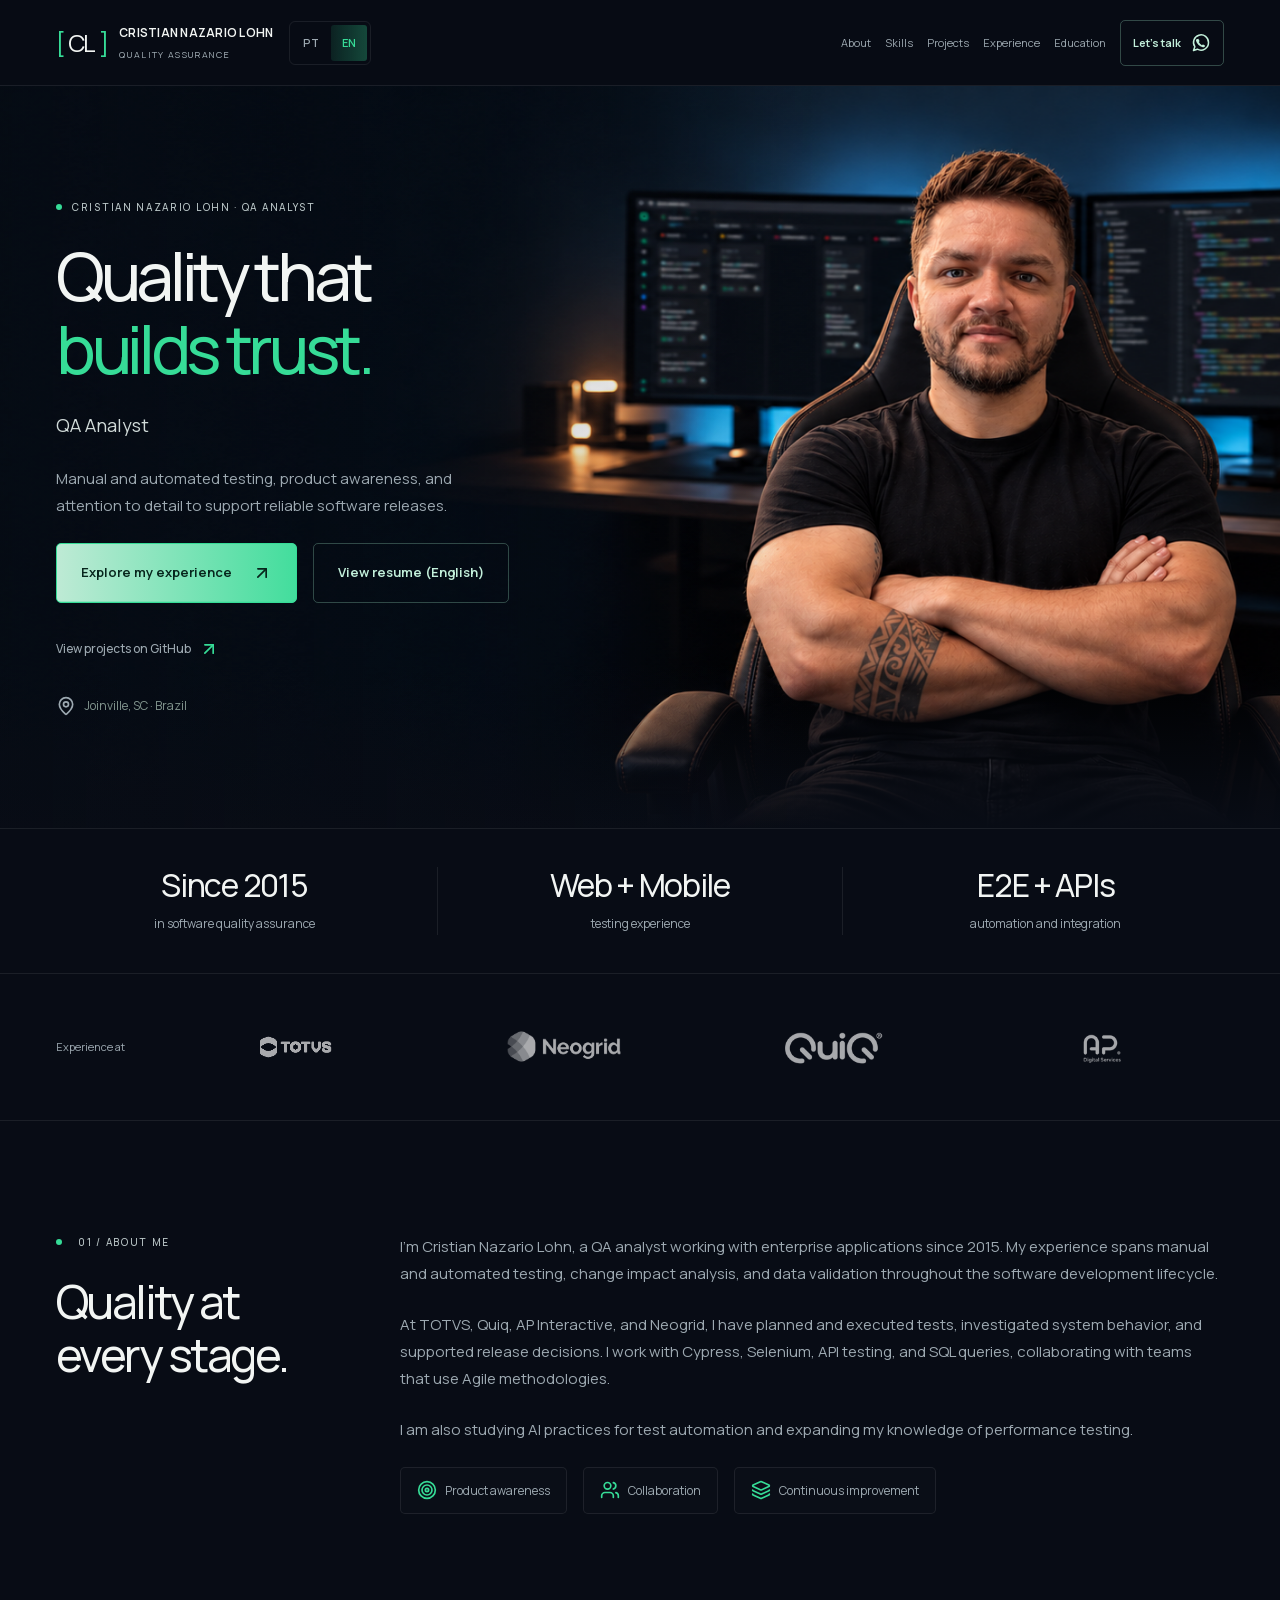
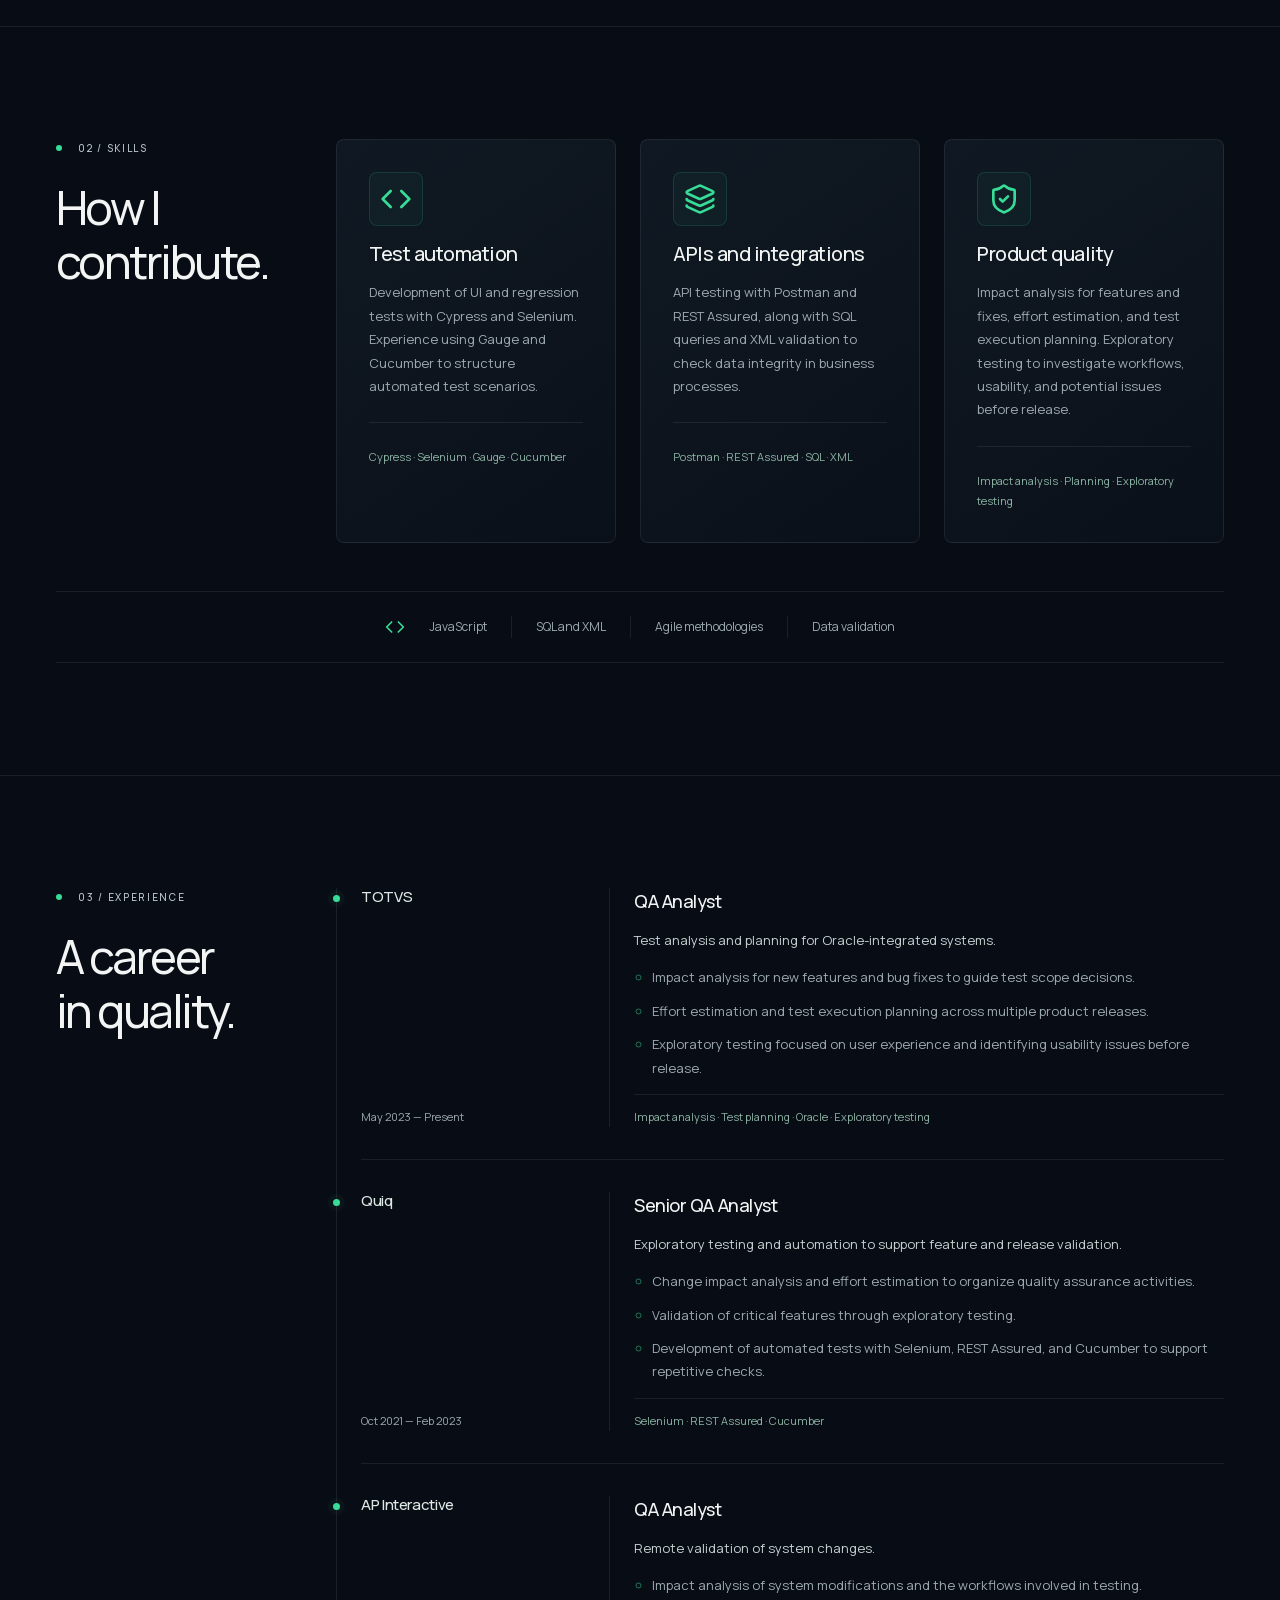
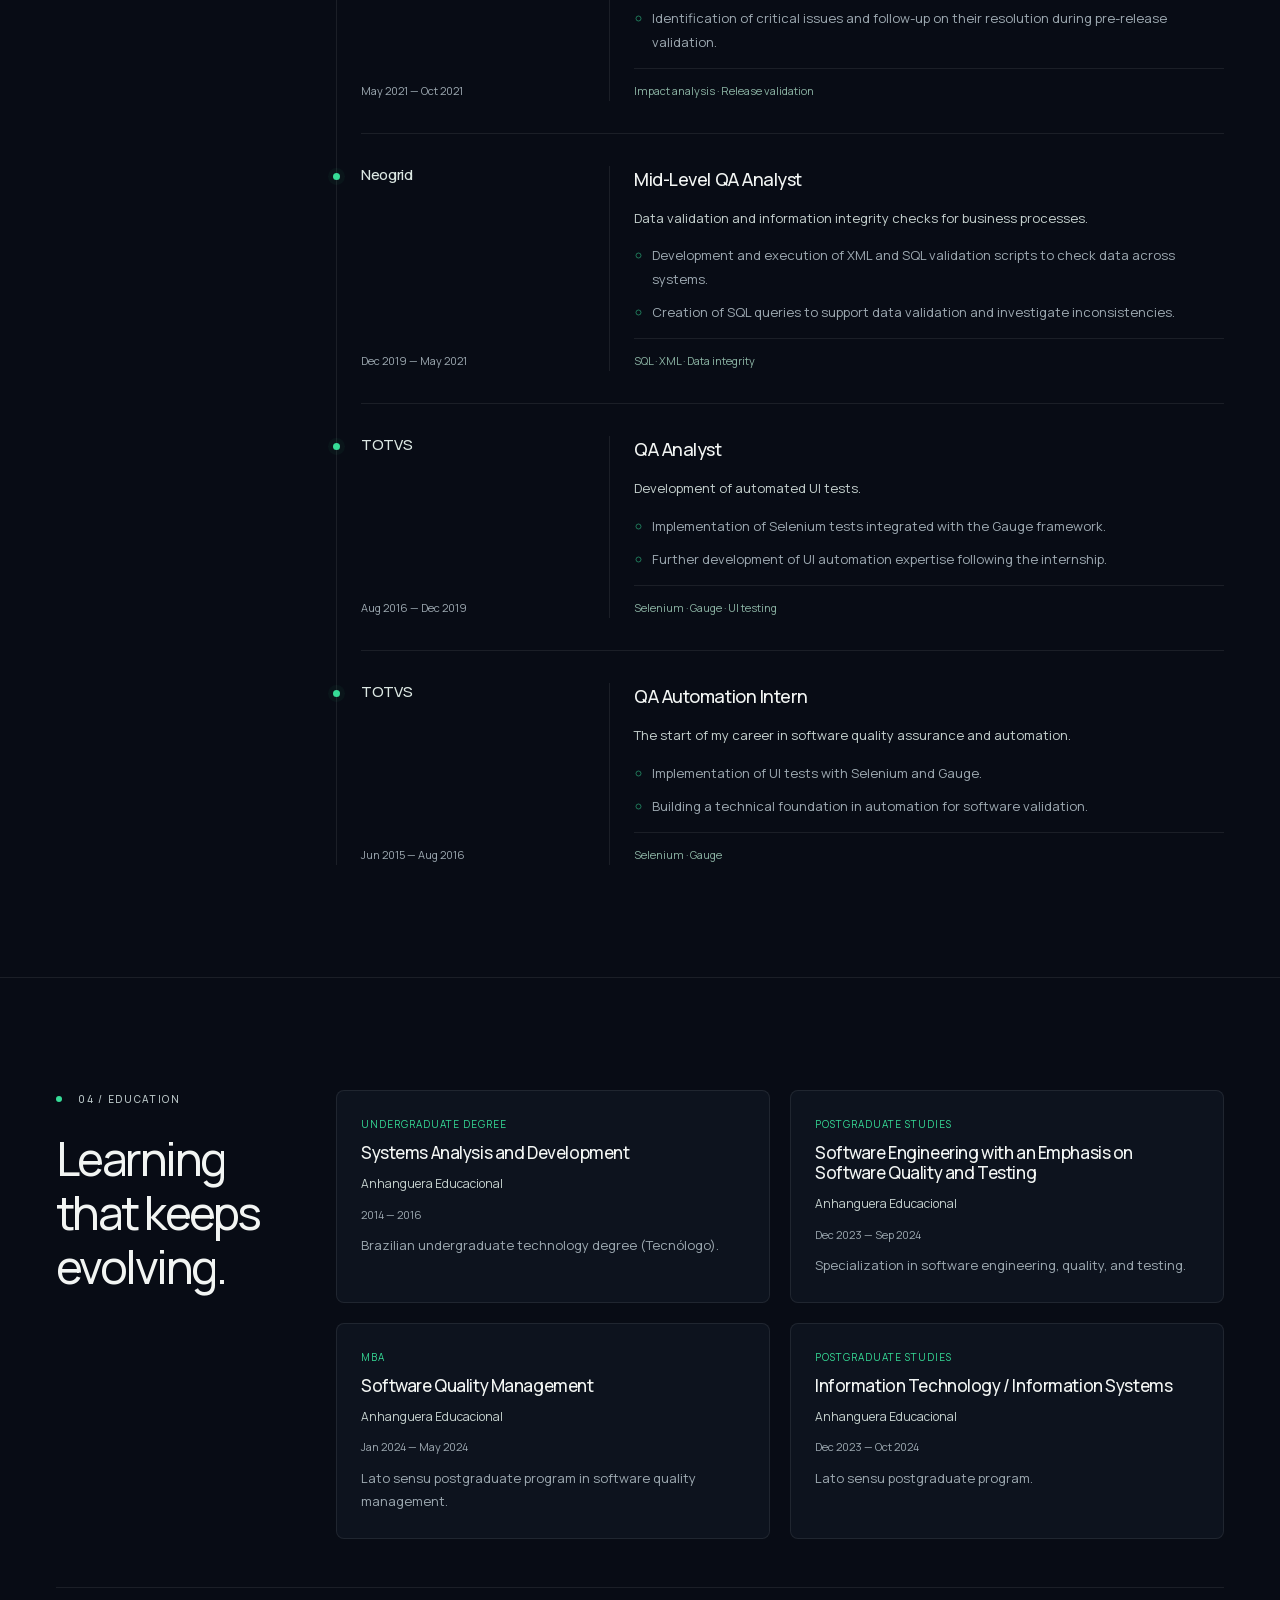
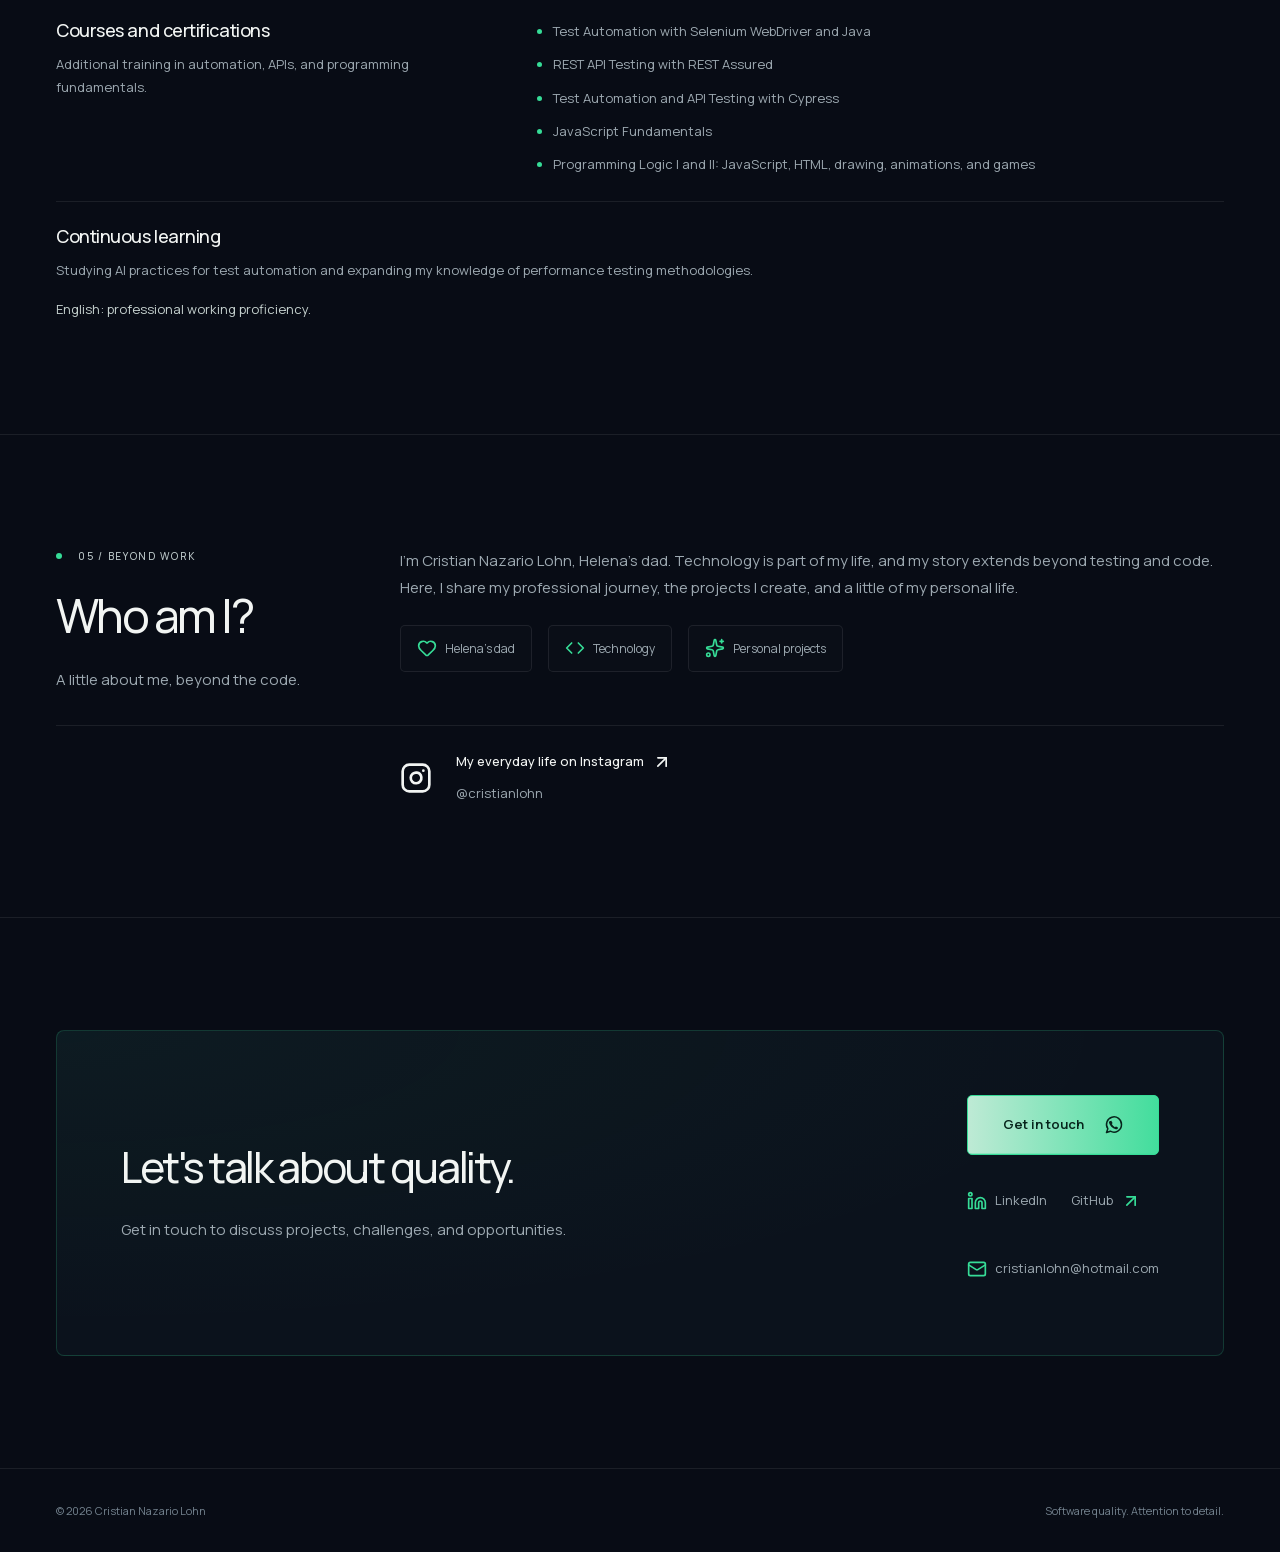
==== commit 9157e450: "whatsapp icon" ====
--- a/en-index/index.html
+++ b/en-index/index.html
@@ -47,10 +47,7 @@
         <a href="https://github.com/cristianlohn" target="_blank" rel="noopener noreferrer" data-forma-key="055058e4-e272-46a8-abcf-c6c8f7aabedc">Projects<span class="sr-only" data-forma-key="0ac3e207-fdae-4ffa-b29f-30ae47866eea"> (opens in a new tab)</span></a>
         <a href="../en-index/#experiencia" data-forma-key="4bd98d69-efd3-40c3-8c1c-f7a2778ec764">Experience</a>
         <a href="../en-index/#formacao" data-forma-key="9717a9ca-ff2b-4d89-9a7a-0aeeb63c894c">Education</a>
-        <a class="button button-outline header-cta" href="../en-index/#contato" data-forma-key="799c18f9-7103-4ac1-b21e-9382712a45c8">Let's talk <svg xmlns="http://www.w3.org/2000/svg" width="24" height="24" viewBox="0 0 24 24" fill="none" stroke="currentColor" stroke-width="2" stroke-linecap="round" stroke-linejoin="round" data-iconstack="lucide:arrow-up-right" class="icon" aria-hidden="true" data-forma-key="a4ad3e07-4c6c-4040-b8f3-d08653f3dc1e">
-  <path d="M7 7h10v10" data-forma-key="f0f470fb-9dfb-43ed-85fe-51c7306fad02"></path>
-  <path d="M7 17 17 7" data-forma-key="e5cb6691-078c-4982-8b10-a63c8d3cfa27"></path>
-</svg></a>
+        <a class="button button-outline header-cta" href="https://wa.me/5547996348698" data-forma-key="799c18f9-7103-4ac1-b21e-9382712a45c8">Let's talk <svg xmlns="http://www.w3.org/2000/svg" width="24" height="24" viewBox="0 0 24 24" fill="none" stroke="currentColor" stroke-width="1.8" stroke-linecap="round" stroke-linejoin="round" class="icon" aria-hidden="true" data-forma-key="a4ad3e07-4c6c-4040-b8f3-d08653f3dc1e"><path d="M21 11.5a9 9 0 0 1-13.4 7.9L3 21l1.6-4.6A9 9 0 1 1 21 11.5Z"></path><path d="M8.2 7.2c.3-.3.7-.2.9.2l1 2c.1.3.1.5-.1.7l-.7.8a8 8 0 0 0 3.8 3.8l.8-.7c.2-.2.4-.2.7-.1l2 1c.4.2.5.6.2.9l-.8.9c-.5.5-1.2.6-1.9.4-4.1-1.3-7.3-4.5-8.1-7.9-.2-.6 0-1.1.4-1.5l.8-.5Z" fill="currentColor" stroke="none"></path></svg></a>
       </nav>
     </div>
   </header>
@@ -271,10 +268,7 @@
         <div class="contact-panel" data-forma-key="7a89b40b-ed8f-42f7-ad7c-74f9af5cafd4">
           <div class="contact-copy" data-forma-key="9d62f1aa-2eab-4415-8eb7-d65e99efb59e"><h2 id="contato-titulo" data-forma-key="4e157e55-334b-4c02-badc-83dcb1cd5212">Let's talk about quality.</h2><p data-forma-key="e3accc6a-6a4f-4f13-9b1e-c49cf56f8e51">Get in touch to discuss projects, challenges, and opportunities.</p></div>
           <div class="contact-actions" data-forma-key="2c206dd6-0b39-41eb-8f8c-d2ff7527fd5c">
-            <a class="button button-primary" href="mailto:cristianlohn@hotmail.com" data-forma-key="dd174060-939f-411b-b14a-4e9cf23963b1">Get in touch <svg xmlns="http://www.w3.org/2000/svg" width="24" height="24" viewBox="0 0 24 24" fill="none" stroke="currentColor" stroke-width="2" stroke-linecap="round" stroke-linejoin="round" data-iconstack="lucide:arrow-up-right" class="icon" aria-hidden="true" data-forma-key="9b5fc2fb-e0ba-4a54-a0f3-41344052ea24">
-  <path d="M7 7h10v10" data-forma-key="13db888a-600b-47a1-b127-8c07f379d436"></path>
-  <path d="M7 17 17 7" data-forma-key="ef0764d2-f151-47d4-a11a-0d23c01a5f46"></path>
-</svg></a>
+            <a class="button button-primary" href="mailto:cristianlohn@hotmail.com" data-forma-key="dd174060-939f-411b-b14a-4e9cf23963b1" style="background-image: linear-gradient(90deg, rgb(190, 234, 213) 0%, rgb(54, 220, 151) 50%, rgb(190, 234, 213) 100%) !important; background-position: 0% 50% !important; background-size: 220% 100% !important; background-repeat:  !important; background-attachment:  !important; background-origin:  !important; background-clip:  !important; background-color: var(--color-primary) !important; display: inline-flex !important; position: static !important; z-index: auto !important; box-sizing: border-box !important; min-width: 0px !important; min-height: 58px !important; flex-flow: row !important; flex: 0 1 auto !important; place-items: center normal !important; place-content: normal center !important; place-self: auto !important; order: 0 !important; grid-template-columns: none !important; grid-template-rows: none !important; grid-auto-flow: row !important; grid-area: auto !important; gap: 20px !important; margin: 0px !important; padding: 17px 24px !important; color: var(--color-on-primary) !important; font-family: var(--font-body) !important; font-size: 13px !important; font-weight: 650 !important; font-style: normal !important; line-height: var(--line-height-body) !important; letter-spacing: normal !important; text-align: center !important; text-transform: none !important; text-decoration: none !important; white-space: normal !important; overflow-wrap: anywhere !important; word-break: normal !important; border-width: 1px !important; border-style: solid !important; border-top-color: var(--color-primary) !important; border-right-color: var(--color-primary) !important; border-bottom-color: var(--color-primary) !important; border-left-color: var(--color-primary) !important; border-top-left-radius: var(--radius-sm) !important; border-top-right-radius: var(--radius-sm) !important; border-bottom-right-radius: var(--radius-sm) !important; border-bottom-left-radius: var(--radius-sm) !important; box-shadow: none !important; text-shadow: none !important; opacity: 1 !important; object-fit: fill !important; object-position: 50% 50% !important; overflow: visible !important; transform: none !important; filter: none !important;">Get in touch <svg xmlns="http://www.w3.org/2000/svg" width="24" height="24" viewBox="0 0 24 24" fill="none" stroke="currentColor" stroke-width="1.8" stroke-linecap="round" stroke-linejoin="round" class="icon" aria-hidden="true" data-forma-key="9b5fc2fb-e0ba-4a54-a0f3-41344052ea24"><path d="M21 11.5a9 9 0 0 1-13.4 7.9L3 21l1.6-4.6A9 9 0 1 1 21 11.5Z"></path><path d="M8.2 7.2c.3-.3.7-.2.9.2l1 2c.1.3.1.5-.1.7l-.7.8a8 8 0 0 0 3.8 3.8l.8-.7c.2-.2.4-.2.7-.1l2 1c.4.2.5.6.2.9l-.8.9c-.5.5-1.2.6-1.9.4-4.1-1.3-7.3-4.5-8.1-7.9-.2-.6 0-1.1.4-1.5l.8-.5Z" fill="currentColor" stroke="none"></path></svg></a>
             <ul class="social-list" data-forma-key="15a3e3ef-d6ae-4e83-a687-bb619cb55c30"><li data-forma-key="48f137e6-9d9b-471a-9355-7afdb011277c"><a class="social-item" href="https://www.linkedin.com/in/cristianlohn" target="_blank" rel="noopener noreferrer" data-forma-key="7672af1d-9c68-4655-8b41-87791f98364a"><svg xmlns="http://www.w3.org/2000/svg" width="24" height="24" viewBox="0 0 24 24" fill="none" stroke="currentColor" stroke-width="2" stroke-linecap="round" stroke-linejoin="round" data-iconstack="lucide:linkedin" class="icon" aria-hidden="true" data-forma-key="75a97f7b-68be-49db-9433-e8b83dd79f38">
   <path d="M16 8a6 6 0 0 1 6 6v7h-4v-7a2 2 0 0 0-2-2 2 2 0 0 0-2 2v7h-4v-7a6 6 0 0 1 6-6z" data-forma-key="49fbe5ae-2a87-4be8-a701-1ba087e95448"></path>
   <rect width="4" height="12" x="2" y="9" data-forma-key="6970ada5-2e17-4ef5-9068-415205c7ddd8"></rect>
